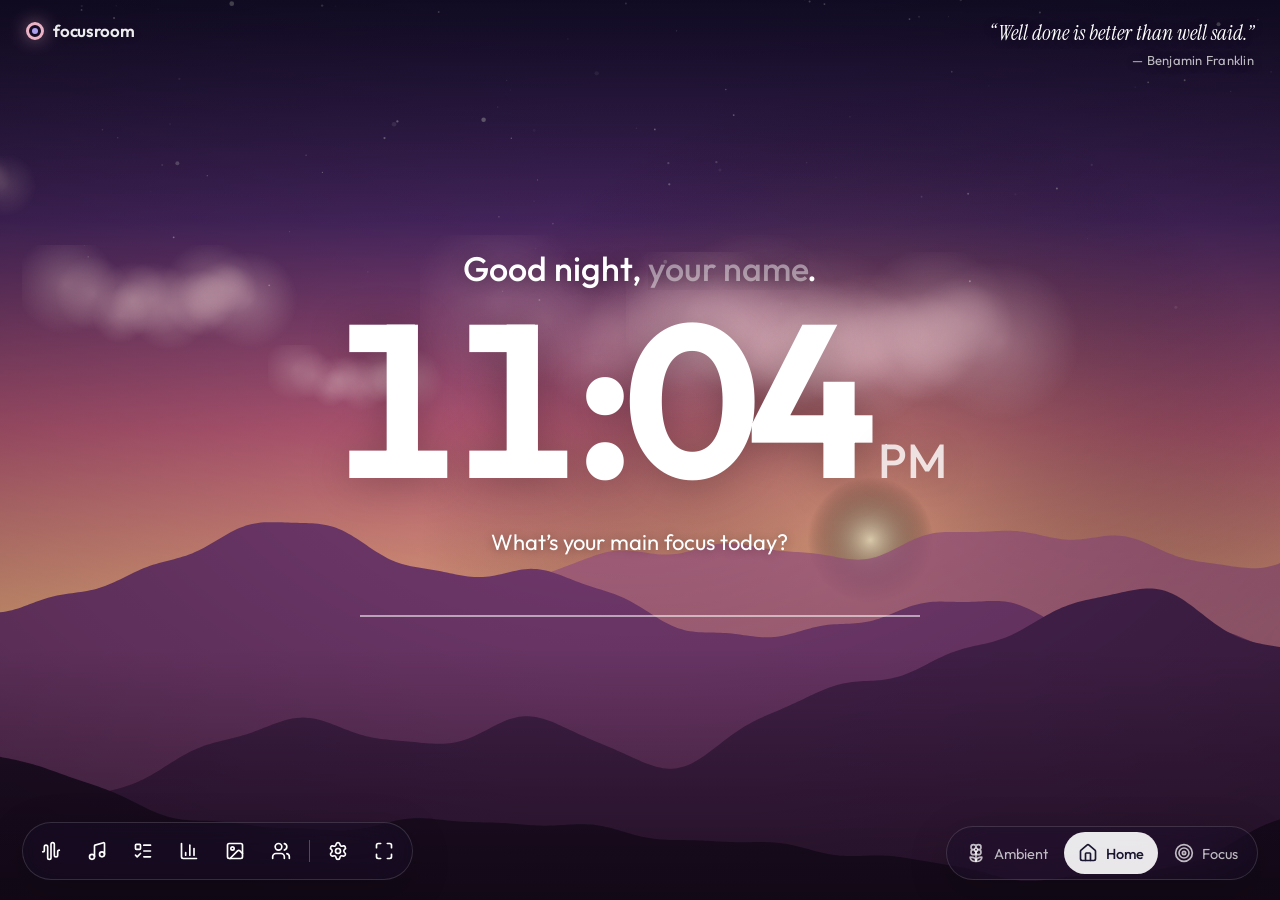
==== index.html @ e3274361 "Seamless video loops, music controls, and focus log synced to your Google account - Curated still-ca" ====
<!doctype html>
<html lang="en">
<head>
  <meta charset="utf-8">
  <meta name="viewport" content="width=device-width, initial-scale=1, viewport-fit=cover">
  <title>focusroom</title>
  <meta name="description" content="A calm, aesthetic focus dashboard: Pomodoro timer, tasks, ambient sounds and animated scenes, with a private study room and voice call for you and up to three friends.">
  <meta http-equiv="Content-Security-Policy" content="default-src 'self'; script-src 'self' https://accounts.google.com/gsi/client; worker-src 'self' blob:; style-src 'self' 'unsafe-inline' https://accounts.google.com/gsi/style; img-src 'self' data: https:; font-src 'self'; connect-src 'self' https://0.peerjs.com wss://0.peerjs.com https://www.googleapis.com https://accounts.google.com/gsi/; frame-src https://www.youtube-nocookie.com https://open.spotify.com https://accounts.google.com/gsi/; media-src 'self' https://assets.mixkit.co; object-src 'none'; base-uri 'none'; form-action 'none'">
  <meta name="theme-color" content="#1c1433">
  <meta property="og:title" content="focusroom — study together">
  <meta property="og:description" content="Aesthetic focus timer with ambient sounds, scenes, tasks and a shared room and voice call for you and your friends.">
  <link rel="icon" href="favicon.svg" type="image/svg+xml">
  <link rel="stylesheet" href="fonts/fonts.css">
  <link rel="stylesheet" href="css/style.css?v=20261116m">
</head>
<body class="mode-home">
  <div id="bg" aria-hidden="true">
    <div id="scene-img"></div>
    <div id="scene-vid"></div>
    <canvas id="scene-canvas"></canvas>
    <canvas id="scene-fx"></canvas>
    <div id="bg-shade"></div>
  </div>
  <div id="floaters" aria-hidden="true"></div>

  <header id="top">
    <div class="brand"><span class="brand-mark"></span><span class="brand-name">focusroom</span></div>
    <button id="friend-chip" class="glass chip" hidden></button>
    <div id="call-bar" class="glass call-bar" role="group" aria-label="Voice call" hidden></div>
    <div id="top-right">
      <blockquote id="quote" class="quote" title="Click to show it big" tabindex="0" role="button">
        <p id="quote-text"></p>
        <cite id="quote-author"></cite>
      </blockquote>
      <button id="mini-timer" class="glass mini-timer" title="Open focus mode">
        <span id="mini-phase">Focus</span><b id="mini-time">25:00</b><span id="mini-eta" class="mini-eta" hidden></span>
      </button>
    </div>
  </header>

  <main id="stage">
    <section id="home-view" class="view" aria-label="Home">
      <p id="greeting" class="greeting"><span id="greet-word">Hello</span>, <input id="greet-name" autocomplete="off" spellcheck="false" maxlength="30" placeholder="your name" aria-label="Your name">.</p>
      <h1 id="clock" class="clock">--:--</h1>
      <div id="main-focus" class="main-focus">
        <label id="mf-label" for="mf-input">What’s your main focus today?</label>
        <input id="mf-input" autocomplete="off" maxlength="140" placeholder="">
        <div id="mf-current" class="mf-current" hidden>
          <button id="mf-check" class="check-btn" title="Mark done"></button>
          <span id="mf-text"></span>
        </div>
      </div>
    </section>

    <section id="focus-view" class="view" aria-label="Focus timer">
      <div id="phase-tabs" class="phase-tabs glass" role="tablist">
        <button data-phase="focus" role="tab">Focus</button>
        <button data-phase="short" role="tab">Short break</button>
        <button data-phase="long" role="tab">Long break</button>
      </div>
      <div id="type-label" class="type-label" hidden></div>
      <div id="timer" class="timer" role="timer" aria-live="off">25:00</div>
      <div id="timer-eta" class="timer-eta" title="When this session will end, by your computer's clock" hidden></div>
      <div id="tally" class="tally" aria-label="Sessions this round"></div>
      <div class="timer-controls">
        <button id="t-reset" class="round glass" title="Reset (R)"></button>
        <button id="t-toggle" class="primary" title="Start / pause (Space)">Start</button>
        <button id="t-skip" class="round glass" title="Skip to next (N)"></button>
      </div>
      <button id="focus-task" class="focus-task glass" title="Open tasks">
        <span class="ft-dot"></span><span id="focus-task-text">Pick a task to focus on</span>
      </button>
      <div id="sync-badge" class="sync-badge" hidden></div>
    </section>
  </main>

  <footer id="bottom">
    <nav id="dock" class="dock glass" aria-label="Tools">
      <button data-panel="sounds" data-icon="audio-waveform" title="Ambient sounds (S)"></button>
      <button data-panel="music" data-icon="music" title="Music (M)"></button>
      <button data-panel="tasks" data-icon="list-todo" title="Tasks (T)"></button>
      <button data-panel="stats" data-icon="chart-column" title="Focus stats"></button>
      <button data-panel="themes" data-icon="image" title="Themes (B)"></button>
      <button data-panel="room" data-icon="users" title="Study room (G)" class="room-btn"><i id="room-dot" class="dot-ind" hidden></i></button>
      <span class="sep"></span>
      <button data-panel="settings" data-icon="settings" title="Settings"></button>
      <button id="fullscreen-btn" data-icon="maximize" title="Full screen (F)"></button>
    </nav>
    <div id="mode-switch" class="mode-switch glass" role="tablist" aria-label="Mode">
      <button data-mode="ambient" data-icon="flower-2" title="Ambient (1)"><span>Ambient</span></button>
      <button data-mode="home" data-icon="house" title="Home (2)"><span>Home</span></button>
      <button data-mode="focus" data-icon="target" title="Focus (3)"><span>Focus</span></button>
    </div>
  </footer>

  <div id="panels">
    <section class="panel glass" id="panel-sounds" aria-label="Sounds"></section>
    <section class="panel glass" id="panel-music" aria-label="Music"></section>
    <section class="panel glass" id="panel-tasks" aria-label="Tasks"></section>
    <section class="panel glass" id="panel-stats" aria-label="Stats"></section>
    <section class="panel glass wide" id="panel-themes" aria-label="Themes"></section>
    <section class="panel glass" id="panel-room" aria-label="Study room"></section>
    <section class="panel glass" id="panel-settings" aria-label="Settings"></section>
  </div>

  <div id="toasts" aria-live="polite"></div>

  <script src="vendor/peerjs.min.js" defer></script>
  <script type="module" src="js/app.js?v=20261116m"></script>
</body>
</html>
---- fonts/fonts.css ----
@font-face{font-family:'Outfit';font-style:normal;font-display:swap;font-weight:100 900;src:url(outfit.woff2) format('woff2')}
@font-face{font-family:'Instrument Serif';font-style:italic;font-display:swap;font-weight:400;src:url(instrument-serif-italic.woff2) format('woff2')}
---- css/style.css ----
:root {
  --fg: #fff;
  --muted: rgba(255, 255, 255, 0.72);
  --faint: rgba(255, 255, 255, 0.45);
  --glass: rgba(22, 18, 38, 0.38);
  --glass-strong: rgba(22, 18, 38, 0.62);
  --line: rgba(255, 255, 255, 0.14);
  --line-strong: rgba(255, 255, 255, 0.26);
  --hover: rgba(255, 255, 255, 0.12);
  --accent: #ffc2d4;
  --accent-2: #b9adff;
  --ok: #8ff0c0;
  --radius: 22px;
  --ease: cubic-bezier(.2, .8, .2, 1);
  --font: 'Outfit', ui-sans-serif, system-ui, -apple-system, 'Segoe UI', sans-serif;
  --serif: 'Instrument Serif', ui-serif, Georgia, serif;
  color-scheme: dark;
}

* { box-sizing: border-box; }
html, body { height: 100%; margin: 0; }
body {
  font-family: var(--font);
  color: var(--fg);
  background: #120e22;
  overflow: hidden;
  -webkit-font-smoothing: antialiased;
  user-select: none;
}
button, input, select, textarea { font: inherit; color: inherit; }
button { cursor: pointer; background: none; border: 0; padding: 0; }
input, textarea, [contenteditable] { user-select: text; }
:focus-visible { outline: 2px solid var(--accent); outline-offset: 2px; }
.ic { width: 20px; height: 20px; flex: none; }
[hidden] { display: none !important; }

.glass {
  background: var(--glass);
  border: 1px solid var(--line);
  backdrop-filter: blur(22px) saturate(1.4);
  -webkit-backdrop-filter: blur(22px) saturate(1.4);
  box-shadow: 0 10px 40px rgba(0, 0, 0, 0.18);
}

/* ---------- background ---------- */
#bg { position: fixed; inset: 0; z-index: 0; }
#scene-canvas, #scene-img, #scene-vid, #scene-fx { position: absolute; inset: 0; width: 100%; height: 100%; opacity: 0; transition: opacity 1.2s var(--ease); }
#scene-img { background: center / cover no-repeat; }
#scene-vid { overflow: hidden; background: #000; isolation: isolate; } /* keep the clips' z-index swaps below the meteors and the shade */
#scene-vid video { position: absolute; inset: 0; width: 100%; height: 100%; object-fit: cover; opacity: 0; transition: opacity 1s linear; pointer-events: none; }
#scene-vid video.on { opacity: 1; }
#scene-fx { pointer-events: none; }
#scene-canvas.show, #scene-img.show, #scene-vid.show, #scene-fx.show { opacity: 1; }
#bg-shade {
  position: absolute; inset: 0; pointer-events: none;
  background:
    radial-gradient(ellipse 70% 60% at 50% 45%, rgba(0, 0, 0, 0.05), rgba(0, 0, 0, 0.32)),
    linear-gradient(to bottom, rgba(0, 0, 0, 0.28), transparent 26%, transparent 72%, rgba(0, 0, 0, 0.38));
}
body.tone-light #bg-shade { background: radial-gradient(ellipse 70% 60% at 50% 45%, rgba(0, 0, 0, 0.14), rgba(0, 0, 0, 0.32)), linear-gradient(to bottom, rgba(0, 0, 0, .3), transparent 30%, transparent 70%, rgba(0, 0, 0, .4)); }
body.photo #bg-shade { background: radial-gradient(ellipse 70% 60% at 50% 45%, rgba(0, 0, 0, 0.18), rgba(0, 0, 0, 0.45)), linear-gradient(to bottom, rgba(0, 0, 0, .35), transparent 30%, transparent 70%, rgba(0, 0, 0, .45)); }
body.photo.tone-light #bg-shade { background: radial-gradient(ellipse 70% 60% at 50% 45%, rgba(0, 0, 0, 0.34), rgba(0, 0, 0, 0.55)), linear-gradient(to bottom, rgba(0, 0, 0, .4), transparent 30%, transparent 70%, rgba(0, 0, 0, .5)); }

/* ---------- top bar ---------- */
#top {
  position: fixed; z-index: 5; top: 0; left: 0; right: 0;
  display: flex; align-items: flex-start; justify-content: space-between; gap: 16px;
  padding: max(20px, env(safe-area-inset-top)) 26px 0;
  pointer-events: none;
}
#top > * { pointer-events: auto; }
.brand { display: flex; align-items: center; gap: 9px; font-weight: 600; letter-spacing: -0.01em; font-size: 17px; opacity: .92; text-shadow: 0 1px 8px rgba(0,0,0,.25); }
.brand-mark { width: 18px; height: 18px; border-radius: 50%; border: 3.5px solid var(--accent); box-shadow: inset 0 0 0 3px transparent, 0 0 18px rgba(255, 194, 212, .5); position: relative; }
.brand-mark::after { content: ''; position: absolute; inset: 3px; border-radius: 50%; background: var(--accent-2); }

#top-right { display: flex; flex-direction: column; align-items: flex-end; gap: 12px; max-width: min(420px, 42vw); }
.quote { margin: 0; text-align: right; cursor: pointer; text-shadow: 0 1px 10px rgba(0,0,0,.35); transition: opacity .4s; }
.quote p { margin: 0; font-family: var(--serif); font-style: italic; font-size: 21px; line-height: 1.25; }
.quote cite { display: block; margin-top: 6px; font-style: normal; font-size: 13px; color: var(--muted); letter-spacing: .02em; }
.quote cite::before { content: '— '; }

.mini-timer { display: none; align-items: baseline; gap: 10px; padding: 9px 16px; border-radius: 999px; font-size: 14px; color: var(--muted); }
.mini-timer b { font-size: 20px; color: var(--fg); font-weight: 600; font-variant-numeric: tabular-nums; }

.chip {
  position: absolute; left: 50%; transform: translateX(-50%); top: max(16px, env(safe-area-inset-top));
  display: flex; align-items: center; gap: 10px; padding: 6px 16px 6px 6px; border-radius: 999px; font-size: 14px; white-space: nowrap;
}
.chip .muted { color: var(--muted); }
.chip .live { width: 7px; height: 7px; border-radius: 50%; background: var(--ok); box-shadow: 0 0 8px var(--ok); }

.avatar { width: 34px; height: 34px; border-radius: 50%; display: grid; place-items: center; font-weight: 600; font-size: 15px; background: var(--c, #9b8cff); color: #1a1530; flex: none; }
.avatar.sm { width: 28px; height: 28px; font-size: 13px; }
.avatar.lg { width: 46px; height: 46px; font-size: 19px; }

/* ---------- center stage ---------- */
#stage { position: fixed; inset: 0; z-index: 2; display: grid; place-items: center; pointer-events: none; }
.view {
  grid-area: 1 / 1; display: flex; flex-direction: column; align-items: center; text-align: center;
  opacity: 0; transform: translateY(14px) scale(.985); visibility: hidden;
  transition: opacity .6s var(--ease), transform .6s var(--ease), visibility .6s;
  padding: 0 20px; margin-top: -4vh;
}
.view.show { opacity: 1; transform: none; visibility: visible; pointer-events: auto; }

.greeting { margin: 0 0 4px; font-size: clamp(22px, 3vw, 34px); font-weight: 500; text-shadow: 0 2px 16px rgba(0,0,0,.3); }
#greet-name { font: inherit; color: inherit; background: none; border: 0; border-bottom: 1px dashed transparent; padding: 0; margin: 0; outline: none; field-sizing: content; min-width: 2ch; text-shadow: inherit; margin-right: -.08em; }
#greet-name:hover, #greet-name:focus { border-bottom-color: var(--faint); }
#greet-name::placeholder { color: var(--faint); }

.clock, .timer {
  margin: 0; font-weight: 650; line-height: .95; letter-spacing: -0.035em;
  font-size: clamp(96px, 17vw, 236px); font-variant-numeric: tabular-nums;
  text-shadow: 0 4px 40px rgba(0, 0, 0, .25);
}
.clock .ampm { font-size: .22em; font-weight: 500; letter-spacing: 0; margin-left: .2em; opacity: .8; }
.clock .sec { font-size: .3em; font-weight: 500; opacity: .7; letter-spacing: 0; margin-left: .15em; }

.main-focus { margin-top: 26px; display: flex; flex-direction: column; align-items: center; gap: 12px; width: min(560px, 90vw); }
.main-focus label { font-size: clamp(17px, 1.8vw, 22px); color: var(--fg); text-shadow: 0 1px 10px rgba(0,0,0,.3); }
#mf-input {
  width: 100%; background: transparent; border: 0; border-bottom: 2px solid rgba(255,255,255,.55);
  text-align: center; font-size: clamp(20px, 2.2vw, 28px); padding: 6px 4px; outline: none; transition: border-color .2s;
}
#mf-input:focus { border-bottom-color: #fff; }
.mf-current { display: flex; align-items: center; gap: 14px; font-size: clamp(20px, 2.2vw, 28px); font-weight: 500; text-shadow: 0 1px 10px rgba(0,0,0,.3); }
.check-btn { width: 26px; height: 26px; border-radius: 50%; border: 2px solid #fff; flex: none; display: grid; place-items: center; transition: background .2s, transform .2s; }
.check-btn:hover { background: rgba(255,255,255,.2); transform: scale(1.06); }
.check-btn .ic { width: 15px; height: 15px; opacity: 0; transition: opacity .2s; }
.check-btn:hover .ic { opacity: 1; }

/* focus view */
.phase-tabs { display: flex; gap: 4px; padding: 5px; border-radius: 999px; margin-bottom: 10px; }
.phase-tabs button { padding: 8px 18px; border-radius: 999px; font-size: 15px; color: var(--muted); transition: background .25s, color .25s; }
.phase-tabs button:hover { color: var(--fg); }
.phase-tabs button.active { background: rgba(255,255,255,.9); color: #1a1530; font-weight: 500; }
.type-label { font-size: 18px; color: var(--muted); margin-bottom: 6px; }
.timer-eta { min-height: 1.4em; margin-top: 2px; font-size: clamp(15px, 1.5vw, 19px); color: rgba(255,255,255,.85); letter-spacing: .02em; font-variant-numeric: tabular-nums; text-shadow: 0 1px 10px rgba(0,0,0,.55); }
.timer-eta[hidden] { display: block; visibility: hidden; } /* keep its row so the controls don't jump on start */
.mini-eta { font-size: 13px; font-variant-numeric: tabular-nums; }
.tally { display: flex; gap: 8px; margin: 10px 0 4px; min-height: 18px; font-size: 15px; }
.tally span { opacity: .3; transition: opacity .3s, transform .3s; }
.tally span.on { opacity: 1; transform: scale(1.1); }
.timer-controls { display: flex; align-items: center; gap: 16px; margin-top: 18px; }
.primary {
  min-width: 150px; padding: 15px 34px; border-radius: 999px; background: #fff; color: #1a1530;
  font-size: 19px; font-weight: 600; letter-spacing: .01em; box-shadow: 0 8px 30px rgba(0,0,0,.2);
  transition: transform .15s, box-shadow .2s;
}
.primary:hover { transform: translateY(-1px); box-shadow: 0 12px 34px rgba(0,0,0,.28); }
.primary:active { transform: scale(.98); }
.round { width: 50px; height: 50px; border-radius: 50%; display: grid; place-items: center; transition: background .2s; }
.round:hover { background: var(--hover); }
.focus-task { margin-top: 28px; display: flex; align-items: center; gap: 10px; padding: 10px 20px; border-radius: 999px; font-size: 16px; max-width: min(520px, 88vw); }
.focus-task span:last-child { overflow: hidden; text-overflow: ellipsis; white-space: nowrap; }
.ft-dot { width: 8px; height: 8px; border-radius: 50%; background: var(--accent); flex: none; box-shadow: 0 0 10px var(--accent); }
.sync-badge { margin-top: 14px; display: flex; align-items: center; gap: 8px; font-size: 14px; color: var(--muted); }
.sync-badge .ic { width: 16px; height: 16px; }

/* modes */
body.mode-home #home-view, body.mode-focus #focus-view { /* toggled by JS too */ }
body.mode-ambient .quote, body.mode-ambient .brand { opacity: 0; pointer-events: none; }
body.mode-ambient .mini-timer, body.show-mini .mini-timer { display: flex; }
body.mode-focus .quote p { font-size: 18px; }

/* ---------- bottom bar ---------- */
#bottom {
  position: fixed; z-index: 6; left: 0; right: 0; bottom: 0;
  display: flex; align-items: flex-end; justify-content: space-between; gap: 12px;
  padding: 0 22px max(20px, env(safe-area-inset-bottom));
  pointer-events: none; transition: opacity .6s var(--ease);
}
#bottom > * { pointer-events: auto; }
.dock { display: flex; align-items: center; gap: 2px; padding: 6px; border-radius: 999px; }
.dock button { position: relative; width: 44px; height: 44px; border-radius: 50%; display: grid; place-items: center; color: var(--fg); transition: background .2s, transform .15s; }
.dock button:hover { background: var(--hover); }
.dock button.active { background: rgba(255,255,255,.88); color: #1a1530; }
.dock .sep { width: 1px; height: 22px; background: var(--line-strong); margin: 0 4px; }
.dot-ind { position: absolute; top: 8px; right: 8px; width: 9px; height: 9px; border-radius: 50%; background: var(--ok); box-shadow: 0 0 0 2px rgba(20,16,36,.8); }
.dot-ind.unread { background: #ff7a9c; }

.mode-switch { display: flex; gap: 2px; padding: 5px; border-radius: 999px; }
.mode-switch button { display: flex; align-items: center; gap: 8px; height: 42px; padding: 0 14px; border-radius: 999px; color: var(--muted); transition: background .25s, color .25s, padding .25s; }
.mode-switch button span { font-size: 14.5px; }
.mode-switch button:hover { color: var(--fg); }
.mode-switch button.active { background: rgba(255,255,255,.9); color: #1a1530; font-weight: 500; }

body.idle #bottom, body.idle .brand, body.idle .chip { opacity: 0; }
body.idle { cursor: none; }

/* ---------- panels ---------- */
#panels { position: fixed; z-index: 7; inset: 0; pointer-events: none; }
.panel {
  position: absolute; left: 22px; bottom: 92px; width: min(388px, calc(100vw - 32px));
  max-height: calc(100vh - 150px); overflow: auto; overscroll-behavior: contain;
  border-radius: var(--radius); padding: 18px 18px 20px;
  background: var(--glass-strong);
  opacity: 0; visibility: hidden; transform: translateY(14px) scale(.98); transform-origin: bottom left;
  transition: opacity .3s var(--ease), transform .35s var(--ease), visibility .35s;
  scrollbar-width: thin; scrollbar-color: rgba(255,255,255,.25) transparent;
}
.panel.wide { width: min(560px, calc(100vw - 32px)); }
.panel.open { opacity: 1; visibility: visible; transform: none; pointer-events: auto; }
.panel-head { display: flex; align-items: center; justify-content: space-between; margin-bottom: 14px; }
.panel-head h2 { margin: 0; font-size: 19px; font-weight: 600; letter-spacing: -.01em; }
.panel-head .x { width: 32px; height: 32px; border-radius: 50%; display: grid; place-items: center; color: var(--muted); }
.panel-head .x:hover { background: var(--hover); color: var(--fg); }
.panel h3 { font-size: 12.5px; font-weight: 600; letter-spacing: .08em; text-transform: uppercase; color: var(--faint); margin: 18px 0 10px; }
.panel h3:first-of-type { margin-top: 4px; }
.panel p.note { font-size: 13.5px; color: var(--muted); line-height: 1.45; margin: 8px 0; }
.panel .row { display: flex; align-items: center; gap: 10px; }
.panel .row.between { justify-content: space-between; }
.panel .stack { display: flex; flex-direction: column; gap: 10px; }

.btn { display: inline-flex; align-items: center; justify-content: center; gap: 8px; padding: 9px 16px; border-radius: 12px; background: rgba(255,255,255,.1); border: 1px solid var(--line); font-size: 14.5px; transition: background .2s, transform .1s; white-space: nowrap; }
.btn:hover { background: rgba(255,255,255,.18); }
.btn:active { transform: scale(.98); }
.btn.solid { background: #fff; color: #1a1530; border-color: #fff; font-weight: 600; }
.btn.solid:hover { background: #f1eefc; }
.btn.danger { color: #ffb3c1; }
.btn.small { padding: 6px 11px; font-size: 13px; border-radius: 10px; }
.btn .ic { width: 17px; height: 17px; }
.icon-btn { width: 32px; height: 32px; border-radius: 9px; display: grid; place-items: center; color: var(--muted); flex: none; }
.icon-btn:hover { background: var(--hover); color: var(--fg); }
.icon-btn .ic { width: 17px; height: 17px; }

.field { width: 100%; background: rgba(255,255,255,.08); border: 1px solid var(--line); border-radius: 12px; padding: 10px 12px; font-size: 15px; outline: none; transition: border-color .2s, background .2s; }
.field:focus { border-color: var(--line-strong); background: rgba(255,255,255,.12); }
.field::placeholder { color: var(--faint); }
select.field { appearance: none; background-image: linear-gradient(45deg, transparent 50%, #fff 50%), linear-gradient(135deg, #fff 50%, transparent 50%); background-position: calc(100% - 18px) 50%, calc(100% - 13px) 50%; background-size: 5px 5px; background-repeat: no-repeat; padding-right: 32px; }
select.field option { background: #241d3c; color: #fff; }

input[type=range] { -webkit-appearance: none; appearance: none; width: 100%; height: 22px; background: transparent; cursor: pointer; }
input[type=range]::-webkit-slider-runnable-track { height: 4px; border-radius: 4px; background: linear-gradient(to right, #fff var(--p, 50%), rgba(255,255,255,.22) var(--p, 50%)); }
input[type=range]::-moz-range-track { height: 4px; border-radius: 4px; background: linear-gradient(to right, #fff var(--p, 50%), rgba(255,255,255,.22) var(--p, 50%)); }
input[type=range]::-webkit-slider-thumb { -webkit-appearance: none; width: 14px; height: 14px; border-radius: 50%; background: #fff; margin-top: -5px; box-shadow: 0 1px 6px rgba(0,0,0,.3); }
input[type=range]::-moz-range-thumb { width: 14px; height: 14px; border: 0; border-radius: 50%; background: #fff; }

.toggle { position: relative; display: inline-block; vertical-align: middle; width: 40px; height: 24px; flex: none; }
.toggle input { position: absolute; opacity: 0; inset: 0; margin: 0; cursor: pointer; z-index: 1; }
.toggle i { position: absolute; inset: 0; border-radius: 999px; background: rgba(255,255,255,.2); transition: background .2s; }
.toggle i::after { content: ''; position: absolute; top: 3px; left: 3px; width: 18px; height: 18px; border-radius: 50%; background: #fff; transition: transform .2s var(--ease); }
.toggle input:checked + i { background: #8b7cf6; }
.toggle input:checked + i::after { transform: translateX(16px); }

.set-row { display: flex; align-items: center; justify-content: space-between; gap: 14px; padding: 9px 0; font-size: 15px; }
.set-row + .set-row { border-top: 1px solid rgba(255,255,255,.07); }
.set-row label { color: var(--fg); }
.set-row .sub { display: block; font-size: 12.5px; color: var(--faint); margin-top: 2px; }
.set-row .field { width: auto; min-width: 0; }
.set-row input[type=number].field { width: 76px; text-align: center; padding: 8px; }
.grid-3 { display: grid; grid-template-columns: repeat(3, 1fr); gap: 10px; }
.grid-3 label { display: flex; flex-direction: column; gap: 6px; font-size: 13px; color: var(--muted); }
.grid-3 .field { text-align: center; }

/* chips */
.chips { display: flex; flex-wrap: wrap; gap: 7px; }
.chips button { padding: 7px 12px; border-radius: 999px; border: 1px solid var(--line); background: rgba(255,255,255,.06); font-size: 13.5px; color: var(--muted); transition: all .2s; }
.chips button:hover { color: var(--fg); background: rgba(255,255,255,.12); }
.chips button.on { background: #fff; color: #1a1530; border-color: #fff; }

/* sounds */
.sound-grid { display: grid; grid-template-columns: repeat(2, 1fr); gap: 8px; }
.sound { border-radius: 14px; padding: 10px 12px; border: 1px solid var(--line); background: rgba(255,255,255,.05); text-align: left; transition: background .2s, border-color .2s; display: flex; flex-direction: column; gap: 6px; }
.sound .top { display: flex; align-items: center; gap: 10px; font-size: 14px; }
.sound .top .ic { width: 18px; height: 18px; opacity: .85; }
.sound:hover { background: rgba(255,255,255,.1); }
.sound.on { background: rgba(255,255,255,.18); border-color: rgba(255,255,255,.4); }
.sound input[type=range] { display: none; height: 16px; }
.sound.on input[type=range] { display: block; }

/* tasks */
.task-add { display: flex; gap: 8px; margin-bottom: 12px; }
.task-add .field { flex: 1; }
.task-add select.field { flex: none; width: 74px; padding-right: 22px; background-position: calc(100% - 13px) 50%, calc(100% - 8px) 50%; }
.task-list { list-style: none; margin: 0; padding: 0; display: flex; flex-direction: column; gap: 6px; }
.task { display: flex; align-items: center; gap: 8px; padding: 9px 8px 9px 4px; border-radius: 13px; background: rgba(255,255,255,.05); border: 1px solid transparent; transition: background .2s, opacity .2s; }
.task:hover { background: rgba(255,255,255,.09); }
.task.current { border-color: rgba(255,194,212,.45); background: rgba(255,194,212,.1); }
.task.done .t-text { text-decoration: line-through; color: var(--faint); }
.task.dragging { opacity: .4; }
.task.drop-above { box-shadow: 0 -2px 0 var(--accent); }
.task .grip { cursor: grab; color: var(--faint); display: grid; place-items: center; width: 20px; }
.task .grip .ic { width: 15px; height: 15px; }
.task .tick { width: 22px; height: 22px; border-radius: 50%; border: 2px solid rgba(255,255,255,.7); flex: none; display: grid; place-items: center; }
.task .tick .ic { width: 13px; height: 13px; opacity: 0; }
.task.done .tick { background: var(--ok); border-color: var(--ok); color: #13301f; }
.task.done .tick .ic, .task .tick:hover .ic { opacity: 1; }
.task .t-text { flex: 1; font-size: 15px; line-height: 1.3; word-break: break-word; outline: none; }
.task .t-meta { font-size: 12.5px; color: var(--muted); display: flex; align-items: center; gap: 4px; flex: none; }
.task .t-meta .ic { width: 13px; height: 13px; }
.task .now { font-size: 11px; font-weight: 600; text-transform: uppercase; letter-spacing: .06em; color: #1a1530; background: var(--accent); border-radius: 6px; padding: 2px 6px; flex: none; }
.task .del { opacity: 0; }
.task:hover .del { opacity: 1; }
.empty { text-align: center; color: var(--muted); font-size: 14px; padding: 18px 8px; }

/* stats */
.stat-tiles { display: grid; grid-template-columns: repeat(2, 1fr); gap: 8px; }
.tile { border-radius: 14px; padding: 12px 14px; background: rgba(255,255,255,.07); border: 1px solid var(--line); }
.tile b { display: block; font-size: 24px; font-weight: 600; letter-spacing: -.02em; }
.tile span { font-size: 12.5px; color: var(--muted); }
.bars { display: grid; grid-template-columns: repeat(7, 1fr); gap: 8px; align-items: end; height: 130px; padding-top: 18px; }
.bar { display: flex; flex-direction: column; align-items: center; gap: 6px; height: 100%; justify-content: flex-end; }
.bar i { width: 100%; max-width: 30px; border-radius: 8px 8px 4px 4px; background: linear-gradient(to top, rgba(185,173,255,.7), rgba(255,194,212,.95)); min-height: 3px; position: relative; transition: height .5s var(--ease); }
.bar i[data-v]::before { content: attr(data-v); position: absolute; top: -17px; left: 50%; transform: translateX(-50%); font-size: 10.5px; color: var(--muted); font-style: normal; white-space: nowrap; }
.bar span { font-size: 12px; color: var(--muted); }
.bar.today span { color: var(--fg); font-weight: 600; }
.log-list { list-style: none; padding: 0; margin: 0; font-size: 14px; }
.log-list li { display: flex; justify-content: space-between; gap: 10px; padding: 7px 0; border-bottom: 1px solid rgba(255,255,255,.07); color: var(--muted); }
.log-list li b { color: var(--fg); font-weight: 500; }
.stats-sync { display: flex; align-items: center; justify-content: space-between; gap: 10px; flex-wrap: wrap; margin: -2px 0 14px; padding: 9px 11px; border-radius: 12px; background: rgba(255,255,255,.05); border: 1px solid rgba(255,255,255,.08); }
.stats-sync:empty { display: none; }
.stats-sync .row { gap: 6px; }
.sync-line { display: flex; align-items: center; gap: 7px; flex-wrap: wrap; margin: 0; font-size: 13px; color: var(--muted); min-width: 0; }
.sync-line .ic { width: 16px; height: 16px; flex: none; }
.sync-line .who { color: var(--fg); font-weight: 500; overflow-wrap: anywhere; }
.sync-line .sub { flex-basis: 100%; padding-left: 23px; font-size: 12.5px; }
.sync-line.err .sub { color: #ffb3c1; }

/* themes */
.theme-grid { display: grid; grid-template-columns: repeat(3, 1fr); gap: 10px; }
.theme { position: relative; border-radius: 14px; overflow: hidden; aspect-ratio: 16 / 10; background: #241d3c center / cover; border: 2px solid transparent; transition: transform .2s, border-color .2s; }
.theme:hover { transform: translateY(-2px); }
.theme.on { border-color: #fff; }
.theme span { position: absolute; left: 0; right: 0; bottom: 0; padding: 14px 8px 6px; font-size: 12px; text-align: left; background: linear-gradient(transparent, rgba(0,0,0,.6)); }
.theme .rm { position: absolute; top: 4px; right: 4px; width: 24px; height: 24px; border-radius: 50%; background: rgba(0,0,0,.5); display: none; place-items: center; }
.theme:hover .rm { display: grid; }
.theme .rm .ic { width: 13px; height: 13px; }

/* music */
.music-list { display: flex; flex-direction: column; gap: 6px; }
.music-item { display: flex; align-items: center; gap: 12px; padding: 10px 12px; border-radius: 13px; background: rgba(255,255,255,.05); border: 1px solid transparent; text-align: left; }
.music-item:hover { background: rgba(255,255,255,.1); }
.music-item.on { border-color: rgba(255,255,255,.4); background: rgba(255,255,255,.14); }
.music-item .src { font-size: 11.5px; color: var(--faint); text-transform: uppercase; letter-spacing: .06em; }
.music-item .ic { opacity: .8; }
.player { margin-top: 12px; border-radius: 14px; overflow: hidden; background: rgba(0,0,0,.25); }
.player iframe { display: block; width: 100%; border: 0; }
.music-ctl { display: flex; flex-wrap: wrap; align-items: center; gap: 6px; margin-bottom: 12px; padding: 8px 10px; border-radius: 14px; background: rgba(255,255,255,.06); }
.music-ctl[hidden] { display: none; }
.music-ctl .icon-btn { width: 36px; height: 36px; border-radius: 50%; }
.music-ctl .icon-btn .ic { width: 18px; height: 18px; }
.music-ctl .icon-btn.on { color: #fff; background: rgba(255,255,255,.16); }
.mc-play { width: 44px; height: 44px; border-radius: 50%; display: grid; place-items: center; background: #fff; color: #1a1530; flex: none; transition: transform .1s; }
.mc-play:active { transform: scale(.94); }
.mc-play .ic { width: 19px; height: 19px; fill: currentColor; }
.mc-vol { display: flex; align-items: center; gap: 4px; flex: 1 1 120px; min-width: 110px; margin-left: 4px; }
.mc-vol[hidden] { display: none; }
.mc-note { flex: 1 1 200px; margin: 0 0 0 6px; font-size: 12px; }

/* room */
.room-hero { text-align: center; padding: 6px 4px 10px; }
.room-hero .emoji { font-size: 34px; }
.room-hero h4 { margin: 8px 0 6px; font-size: 18px; font-weight: 600; }
.room-code { display: flex; align-items: center; gap: 10px; padding: 10px 12px; border-radius: 14px; background: rgba(255,255,255,.07); border: 1px dashed var(--line-strong); }
.room-code code { flex: 1; font-family: ui-monospace, 'SF Mono', Menlo, monospace; font-size: 16px; letter-spacing: .12em; }
.room-status { display: flex; align-items: center; gap: 8px; font-size: 14px; color: var(--muted); margin: 12px 2px; }
.room-status .pulse { width: 8px; height: 8px; border-radius: 50%; background: #ffd27a; animation: pulse 1.4s infinite; }
.room-status.ok .pulse { background: var(--ok); animation: none; box-shadow: 0 0 8px var(--ok); }
.room-status.bad .pulse { background: #ff7a9c; animation: none; }
@keyframes pulse { 50% { opacity: .3; } }
.friend-card { display: flex; gap: 12px; padding: 12px; border-radius: 16px; background: rgba(255,255,255,.08); border: 1px solid var(--line); }
.friend-card .who { flex: 1; min-width: 0; }
.friend-card .name { font-weight: 600; font-size: 16px; }
.friend-card .what { font-size: 13.5px; color: var(--muted); margin-top: 2px; }
.friend-card .task-line { font-size: 13.5px; margin-top: 6px; overflow: hidden; text-overflow: ellipsis; white-space: nowrap; }
.friend-card .task-line em { color: var(--faint); font-style: normal; }
.friend-card .ftime { font-size: 22px; font-weight: 600; font-variant-numeric: tabular-nums; align-self: center; }
.friend-card.offline { opacity: .55; }
.reacts { display: flex; justify-content: space-between; gap: 4px; margin-top: 10px; }
.reacts button { flex: 1; height: 40px; border-radius: 12px; font-size: 20px; background: rgba(255,255,255,.06); transition: transform .15s, background .2s; }
.reacts button:hover { background: rgba(255,255,255,.14); transform: translateY(-2px); }
.chat { margin-top: 12px; border-radius: 14px; background: rgba(0,0,0,.18); border: 1px solid var(--line); }
.chat-log { height: 170px; overflow-y: auto; padding: 10px; display: flex; flex-direction: column; gap: 6px; font-size: 14px; scrollbar-width: thin; }
.chat-log .msg { max-width: 82%; padding: 7px 11px; border-radius: 14px; line-height: 1.35; word-wrap: break-word; user-select: text; }
.chat-log .msg.me { align-self: flex-end; background: rgba(185,173,255,.45); border-bottom-right-radius: 4px; }
.chat-log .msg.them { align-self: flex-start; background: rgba(255,255,255,.14); border-bottom-left-radius: 4px; }
.chat-log .sys { align-self: center; font-size: 12px; color: var(--faint); }
.chat-form { display: flex; gap: 6px; padding: 8px; border-top: 1px solid var(--line); }
.chat-form .field { padding: 8px 12px; border-radius: 10px; }

/* toasts & floaters */
#toasts { position: fixed; z-index: 9; bottom: calc(96px + env(safe-area-inset-bottom)); left: 50%; transform: translateX(-50%); display: flex; flex-direction: column; align-items: center; gap: 8px; pointer-events: none; width: max-content; max-width: 92vw; }
.toast { pointer-events: auto; display: flex; align-items: center; gap: 12px; padding: 11px 16px; border-radius: 14px; font-size: 14.5px; background: rgba(28,22,48,.82); border: 1px solid var(--line); backdrop-filter: blur(18px); -webkit-backdrop-filter: blur(18px); box-shadow: 0 12px 34px rgba(0,0,0,.3); animation: toastIn .35s var(--ease); max-width: 90vw; }
.toast.out { animation: toastOut .3s var(--ease) forwards; }
.toast .btn { padding: 5px 11px; font-size: 13px; }
@keyframes toastIn { from { opacity: 0; transform: translateY(10px) scale(.98); } }
@keyframes toastOut { to { opacity: 0; transform: translateY(8px); } }
#floaters { position: fixed; inset: 0; z-index: 8; pointer-events: none; overflow: hidden; }
.floater { position: absolute; bottom: -60px; font-size: 44px; animation: floatUp 3.2s cubic-bezier(.3,.6,.4,1) forwards; filter: drop-shadow(0 6px 14px rgba(0,0,0,.3)); }
@keyframes floatUp {
  0% { transform: translate(0, 0) scale(.6); opacity: 0; }
  12% { opacity: 1; transform: translate(0, -12vh) scale(1.05); }
  100% { transform: translate(var(--dx, 0), -78vh) scale(.9); opacity: 0; }
}

/* ---------- responsive ---------- */
@media (max-width: 760px) {
  #top { padding: max(14px, env(safe-area-inset-top)) 16px 0; }
  #top-right { max-width: 60vw; }
  .quote p { font-size: 16px; }
  .chip { top: auto; bottom: calc(132px + env(safe-area-inset-bottom)); max-width: 92vw; overflow: hidden; }
  #bottom { flex-direction: column-reverse; align-items: center; padding: 0 8px max(10px, env(safe-area-inset-bottom)); gap: 8px; }
  .dock { max-width: calc(100vw - 16px); overflow-x: auto; scrollbar-width: none; }
  .dock button { width: 39px; height: 39px; flex: none; }
  .dock .sep { display: none; }
  .mode-switch button { height: 34px; padding: 0 12px; }
  .mode-switch button span { font-size: 13.5px; }
  .panel, .panel.wide { left: 8px; right: 8px; width: auto; bottom: calc(118px + env(safe-area-inset-bottom)); max-height: calc(100dvh - 190px); }
  #toasts { bottom: auto; top: calc(64px + env(safe-area-inset-top)); flex-direction: column; }
  .view { margin-top: -10vh; }
  .theme-grid { grid-template-columns: repeat(2, 1fr); }
  .phase-tabs button { padding: 7px 12px; font-size: 14px; }
}
@media (max-height: 560px) {
  .clock, .timer { font-size: clamp(72px, 22vh, 160px); }
  .main-focus { margin-top: 12px; }
  .focus-task { margin-top: 14px; }
}
@media (prefers-reduced-motion: reduce) {
  *, *::before, *::after { transition-duration: .01ms !important; animation-duration: .01ms !important; }
}

/* the huge clock/timer glyphs overflow their line box — keep interactive rows above them */
.greeting, .main-focus, .phase-tabs, .timer-controls, .focus-task, .tally, .timer-eta, .type-label { position: relative; z-index: 1; }
.clock, .timer { position: relative; z-index: 0; pointer-events: none; }

/* medium widths: keep the friend chip clear of the quote */
@media (min-width: 761px) and (max-width: 1180px) {
  .chip { left: 26px; transform: none; top: calc(max(20px, env(safe-area-inset-top)) + 34px); }
}

/* ---------- secure rooms ---------- */
.sec-list { list-style: none; margin: 4px 0 14px; padding: 0; display: flex; flex-direction: column; gap: 8px; font-size: 13.5px; color: var(--muted); }
.sec-list li { display: flex; gap: 8px; align-items: flex-start; line-height: 1.4; }
.sec-list li .ic { width: 16px; height: 16px; color: var(--ok); margin-top: 2px; }
.sec-list b { color: var(--fg); font-weight: 600; }
.e2e-line { display: flex; gap: 7px; align-items: flex-start; font-size: 12.5px; color: var(--muted); margin: 10px 2px 0; line-height: 1.4; }
.e2e-line .ic { width: 14px; height: 14px; color: var(--ok); margin-top: 1px; flex: none; }
.gsi-slot { display: flex; justify-content: center; min-height: 44px; margin-top: 8px; }
.friend-card .name { display: flex; align-items: center; gap: 6px; }
.friend-card .verified .ic { width: 16px; height: 16px; color: var(--ok); }
.friend-card .email { font-size: 12.5px; color: var(--faint); margin-top: 1px; overflow: hidden; text-overflow: ellipsis; }
.avatar { overflow: hidden; }
.avatar img { width: 100%; height: 100%; object-fit: cover; display: block; }
.btn:disabled { opacity: .45; cursor: not-allowed; }
#lock-state { display: flex; flex-wrap: wrap; align-items: center; gap: 8px; margin: 0 0 8px; font-size: 13.5px; color: var(--muted); }
.note.hint { background: rgba(255, 210, 122, .1); border: 1px solid rgba(255, 210, 122, .3); border-radius: 12px; padding: 9px 11px; color: #ffe2a8; }

/* ---------- group rooms & voice ---------- */
.friend-list { display: flex; flex-direction: column; gap: 8px; }
.friend-card .vslot { display: inline-flex; align-items: center; gap: 6px; margin-left: 2px; }
.friend-card .vlink { font-size: 11.5px; font-weight: 400; color: var(--faint); }
.friend-card .vol { display: flex; align-items: center; gap: 8px; margin-top: 8px; color: var(--muted); }
.friend-card .vol[hidden] { display: none; }
.friend-card .vol .ic { width: 15px; height: 15px; }
.friend-card .vol input { flex: 1; min-width: 0; }
.vbadge { display: inline-grid; place-items: center; width: 20px; height: 20px; border-radius: 50%; background: rgba(143, 240, 192, .18); color: var(--ok); }
.vbadge .ic { width: 12px; height: 12px; }
.vbadge.off { background: rgba(255, 122, 156, .18); color: #ff9db5; }

/* speaking ring */
.vav { position: relative; border-radius: 50%; flex: none; align-self: flex-start; }
.vav::after { content: ''; position: absolute; inset: -3px; border-radius: 50%; border: 2.5px solid var(--ok); opacity: 0; transform: scale(.92); transition: opacity .15s, transform .15s; pointer-events: none; }
.vav.speaking::after { opacity: 1; transform: none; box-shadow: 0 0 12px rgba(143, 240, 192, .55); }

.voice-box { margin: 4px 0 12px; padding: 12px; border-radius: 16px; background: rgba(143, 240, 192, .07); border: 1px solid rgba(143, 240, 192, .22); font-size: 14px; }
.voice-box[hidden] { display: none; }
.voice-box .muted { color: var(--muted); font-size: 13px; }
.voice-box .note { margin: 10px 0 0; font-size: 12.5px; }
.vhead { display: flex; align-items: center; gap: 7px; margin-bottom: 10px; }
.vlive { width: 8px; height: 8px; border-radius: 50%; background: var(--ok); box-shadow: 0 0 8px var(--ok); }
.vrow { display: flex; align-items: center; justify-content: space-between; gap: 10px; }
.vavs { display: flex; gap: 7px; flex-wrap: wrap; min-width: 0; }
.vctl { display: flex; gap: 6px; }
.vdev { display: grid; gap: 8px; margin-top: 10px; }
.vdev label { display: flex; align-items: center; gap: 8px; min-width: 0; }
.vdev label .ic { width: 16px; height: 16px; color: var(--muted); }
.vdev .field { flex: 1; min-width: 0; padding: 7px 32px 7px 10px; font-size: 13.5px; border-radius: 10px; text-overflow: ellipsis; }
.vbtn { width: 38px; height: 38px; border-radius: 50%; display: grid; place-items: center; background: rgba(255, 255, 255, .12); color: var(--fg); transition: background .2s, transform .15s; }
.vbtn:hover { background: rgba(255, 255, 255, .22); }
.vbtn:active { transform: scale(.94); }
.vbtn .ic { width: 18px; height: 18px; }
.vbtn.on { background: rgba(255, 255, 255, .3); }
.vbtn.off { background: rgba(255, 122, 156, .28); color: #ffc0cf; }
.vbtn.hang { background: #e5486f; color: #fff; }
.vbtn.hang:hover { background: #f05a80; }

.call-bar {
  position: absolute; left: 50%; transform: translateX(-50%); top: calc(max(16px, env(safe-area-inset-top)) + 52px);
  display: flex; align-items: center; gap: 8px; padding: 6px; border-radius: 999px;
}
.call-bar[hidden] { display: none; }
.call-bar .vavs { flex-wrap: nowrap; padding: 0 4px; }
.call-bar .vbtn { width: 34px; height: 34px; }
.call-bar .vbtn .ic { width: 16px; height: 16px; }
.call-bar .btn.small { border-radius: 999px; }
.chip .stack { display: flex; }
.chip .stack .avatar + .avatar { margin-left: -9px; box-shadow: 0 0 0 2px rgba(22, 18, 38, .7); }
body.idle .call-bar { opacity: .55; }

.chat-log .msg .from { display: block; font-size: 11.5px; font-weight: 600; color: var(--accent); margin-bottom: 2px; }

@media (max-width: 760px) {
  /* #top is only as tall as the header, so pin these to the viewport instead */
  .chip, .call-bar { position: fixed; }
  .call-bar { top: auto; bottom: calc(180px + env(safe-area-inset-bottom)); }
}
@media (min-width: 761px) and (max-width: 1180px) {
  .call-bar { left: 26px; transform: none; top: calc(max(20px, env(safe-area-inset-top)) + 86px); }
}

/* small text-style button (troubleshooting) */
.linkish { display: block; margin: 10px auto 0; padding: 4px 8px; background: none; border: 0; color: var(--muted); font: inherit; font-size: 12px; text-decoration: underline; text-underline-offset: 3px; cursor: pointer; opacity: .8; }
.linkish:hover, .linkish:focus-visible { opacity: 1; color: var(--text, inherit); }

/* ringing */
.ring-card {
  position: fixed; z-index: 10; top: calc(72px + env(safe-area-inset-top)); left: 50%; transform: translateX(-50%);
  width: min(420px, calc(100vw - 32px)); display: flex; align-items: center; gap: 12px; flex-wrap: wrap;
  padding: 14px 16px; border-radius: 18px; animation: toastIn .25s ease;
}
.ring-card .ring-txt { flex: 1; min-width: 150px; display: flex; flex-direction: column; gap: 2px; }
.ring-card .ring-txt .muted { font-size: 13px; color: var(--muted); }
.ring-card .ring-btns { display: flex; gap: 8px; margin-left: auto; }
.ring-av { position: relative; flex: none; display: grid; place-items: center; }
.ring-card.incoming .ring-av::after { content: ''; position: absolute; inset: -5px; border-radius: 50%; border: 2px solid var(--accent, #7cf); animation: ringPulse 1.2s ease-out infinite; }
.ring-av.pulse { width: 46px; height: 46px; border-radius: 50%; background: var(--hover); animation: ringShake 1.2s ease-in-out infinite; }
.ring-av.pulse .ic { width: 22px; height: 22px; }
@keyframes ringPulse { from { opacity: .9; transform: scale(.9); } to { opacity: 0; transform: scale(1.35); } }
@keyframes ringShake { 0%, 40%, 100% { transform: rotate(0); } 10%, 30% { transform: rotate(-12deg); } 20% { transform: rotate(12deg); } }
.friend-card .fside { display: flex; flex-direction: column; align-items: flex-end; justify-content: center; gap: 4px; }
.ring-btn.active { color: var(--fg); background: var(--hover); animation: ringShake 1.2s ease-in-out infinite; }
@media (prefers-reduced-motion: reduce) { .ring-av.pulse, .ring-btn.active, .ring-card.incoming .ring-av::after { animation: none; } }

/* the quote, shown big (click the small one): shares the stage with the clock / timer */
body.qb-on #quote { display: none; }
body.qb-on #stage { grid-template-rows: auto auto; align-content: center; row-gap: clamp(10px, 3.2vh, 40px); padding: calc(64px + env(safe-area-inset-top)) 0 calc(84px + env(safe-area-inset-bottom)); }
body.qb-on .view { grid-area: 2 / 1; margin-top: 0; }
body.qb-on .view:not(.show) { display: none; }
body.qb-on .clock, body.qb-on .timer { font-size: clamp(72px, min(14vw, 18vh), 200px); }
body.qb-on .main-focus { margin-top: 16px; }
body.qb-on .focus-task { margin-top: 18px; }
.quote-big {
  grid-area: 1 / 1; justify-self: center; margin: 0; padding: 0 16px; max-width: min(1100px, 100vw); text-align: center;
  pointer-events: auto; animation: qbIn .45s var(--ease);
}
.quote-big.out { animation: qbOut .3s ease forwards; }
.quote-big .qb-text { transition: opacity .3s; cursor: pointer; }
.quote-big p {
  margin: 0; font-family: var(--serif); font-style: italic; line-height: 1.06; letter-spacing: -0.01em;
  text-wrap: balance; text-shadow: 0 4px 40px rgba(0, 0, 0, .35); overflow-wrap: break-word;
}
.quote-big[data-len='s'] p { font-size: clamp(30px, min(9vw, 7.5vh), 96px); }
.quote-big[data-len='m'] p { font-size: clamp(25px, min(7vw, 5.6vh), 70px); }
.quote-big[data-len='l'] p { font-size: clamp(21px, min(5.6vw, 4.4vh), 54px); }
.quote-big[data-len='xl'] p { font-size: clamp(19px, min(4.8vw, 3.6vh), 44px); line-height: 1.12; }
.quote-big cite { display: block; margin-top: .55em; font-style: normal; font-size: clamp(14px, 1.6vw, 19px); color: var(--muted); letter-spacing: .02em; }
.quote-big cite::before { content: '— '; }
.quote-big .qb-ctl { display: flex; justify-content: center; gap: 6px; margin-top: 8px; transition: opacity .4s; }
.quote-big .qb-ctl .icon-btn { width: 30px; height: 30px; }
.quote-big .qb-ctl .icon-btn:hover { color: var(--fg); background: var(--hover); }
.quote-big .qb-ctl .ic { width: 16px; height: 16px; }
body.idle .quote-big .qb-ctl { opacity: 0; }
@media (max-height: 640px) { .quote-big cite { margin-top: .3em; } .quote-big .qb-ctl { margin-top: 2px; } }
@media (max-width: 760px) { body.qb-on #stage { padding-bottom: calc(128px + env(safe-area-inset-bottom)); } }
@keyframes qbIn { from { opacity: 0; transform: translateY(-8px); } }
@keyframes qbOut { to { opacity: 0; } }
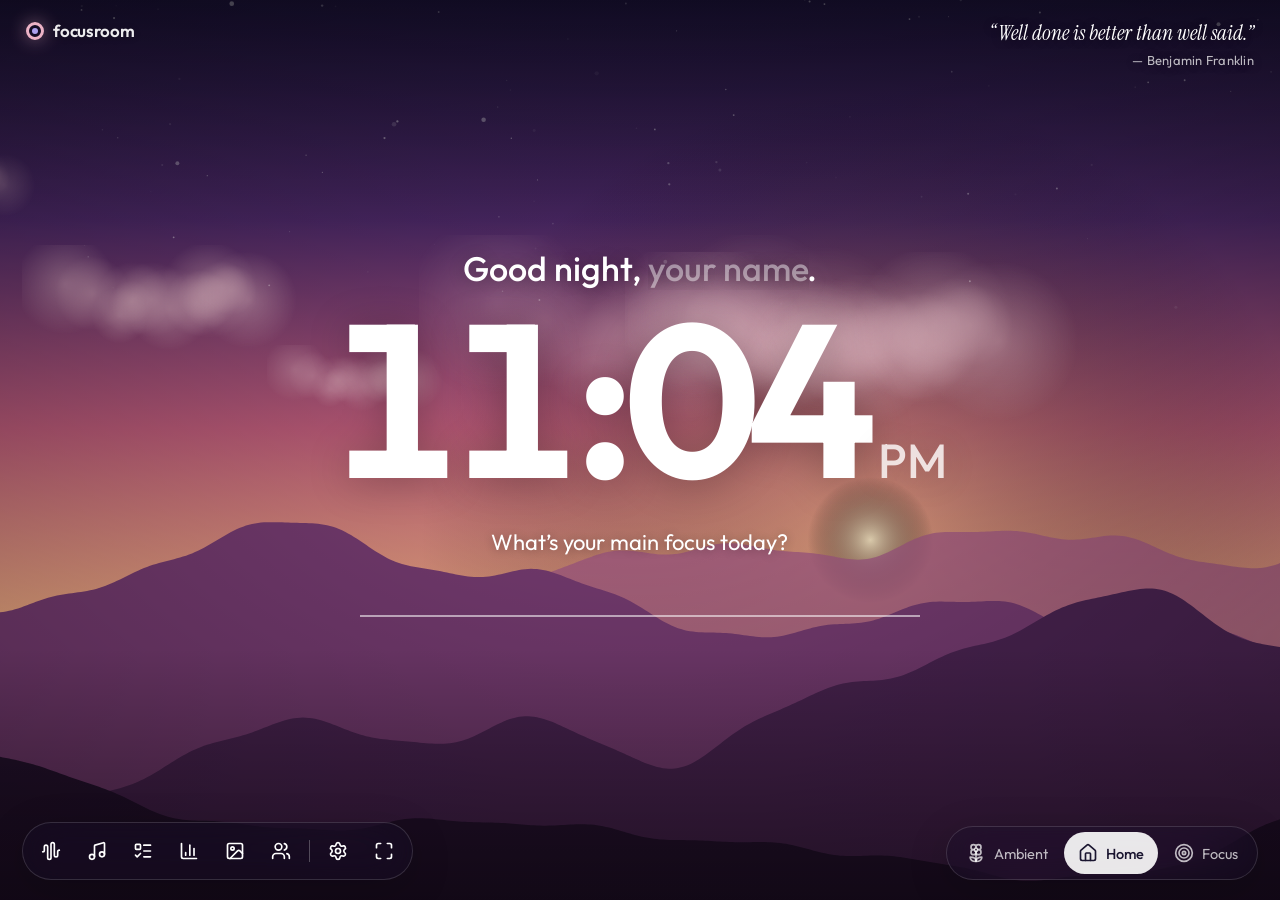
==== commit 6952e781: "Privacy policy page, linked from settings, focus stats and the README Co-Authored-By: Claude Opus 5." ====
--- a/index.html
+++ b/index.html
@@ -11,7 +11,7 @@
   <meta property="og:description" content="Aesthetic focus timer with ambient sounds, scenes, tasks and a shared room and voice call for you and your friends.">
   <link rel="icon" href="favicon.svg" type="image/svg+xml">
   <link rel="stylesheet" href="fonts/fonts.css">
-  <link rel="stylesheet" href="css/style.css?v=20261116m">
+  <link rel="stylesheet" href="css/style.css?v=20261117a">
 </head>
 <body class="mode-home">
   <div id="bg" aria-hidden="true">
@@ -106,6 +106,6 @@
   <div id="toasts" aria-live="polite"></div>
 
   <script src="vendor/peerjs.min.js" defer></script>
-  <script type="module" src="js/app.js?v=20261116m"></script>
+  <script type="module" src="js/app.js?v=20261117a"></script>
 </body>
 </html>
--- a/css/style.css
+++ b/css/style.css
@@ -316,6 +316,7 @@
 .sync-line .who { color: var(--fg); font-weight: 500; overflow-wrap: anywhere; }
 .sync-line .sub { flex-basis: 100%; padding-left: 23px; font-size: 12.5px; }
 .sync-line.err .sub { color: #ffb3c1; }
+.sync-line a, .panel p.note a { color: inherit; text-decoration: underline; text-underline-offset: 2px; }
 
 /* themes */
 .theme-grid { display: grid; grid-template-columns: repeat(3, 1fr); gap: 10px; }
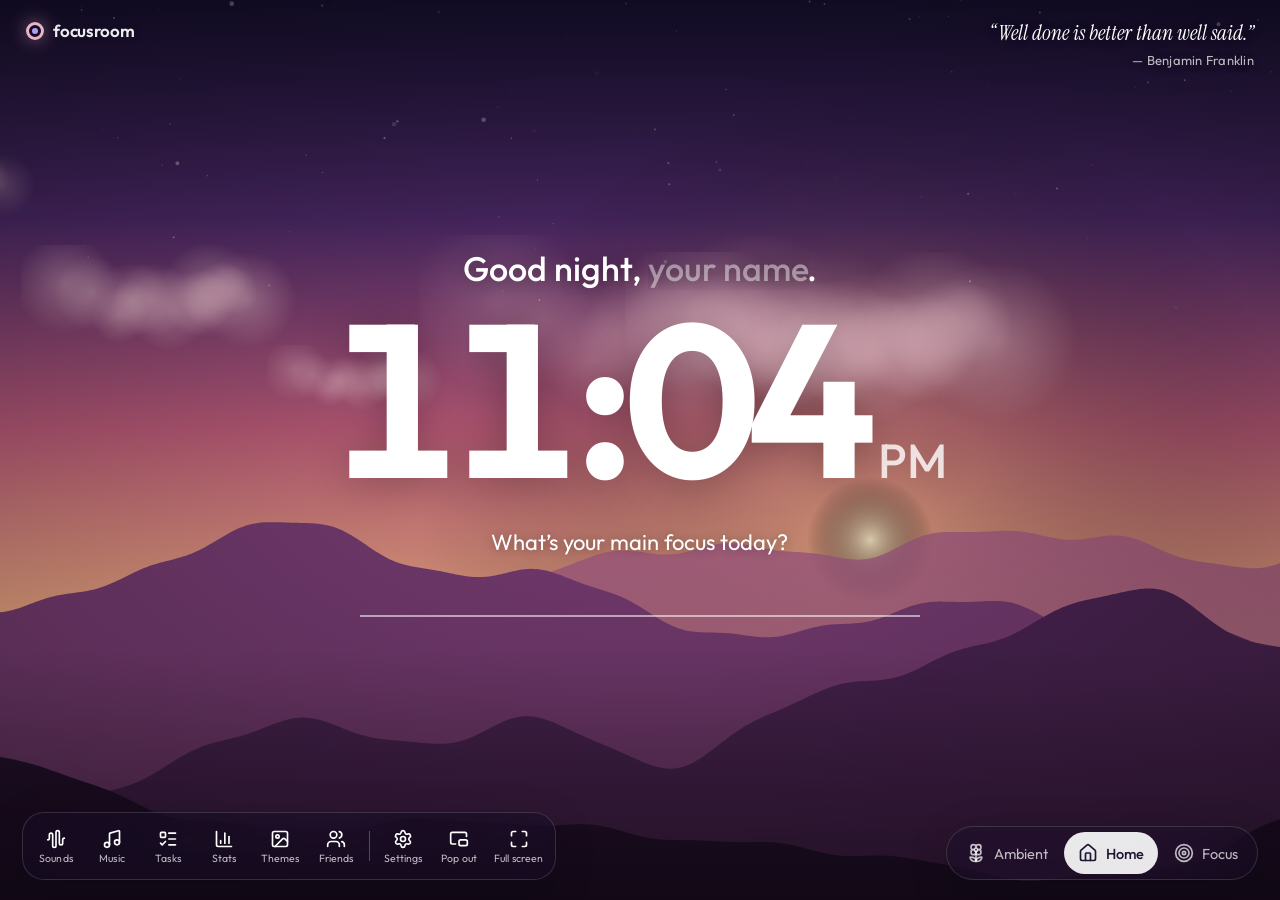
==== commit 9ac474ab: "Installable app with the timer kept on top, Spotify sidebar, dock labels, sync toggles - Installable" ====
--- a/index.html
+++ b/index.html
@@ -10,8 +10,10 @@
   <meta property="og:title" content="focusroom — study together">
   <meta property="og:description" content="Aesthetic focus timer with ambient sounds, scenes, tasks and a shared room and voice call for you and your friends.">
   <link rel="icon" href="favicon.svg" type="image/svg+xml">
+  <link rel="apple-touch-icon" href="icons/apple-touch-icon.png">
+  <link rel="manifest" href="manifest.webmanifest">
   <link rel="stylesheet" href="fonts/fonts.css">
-  <link rel="stylesheet" href="css/style.css?v=20261117a">
+  <link rel="stylesheet" href="css/style.css?v=20261117c">
 </head>
 <body class="mode-home">
   <div id="bg" aria-hidden="true">
@@ -76,15 +78,16 @@
 
   <footer id="bottom">
     <nav id="dock" class="dock glass" aria-label="Tools">
-      <button data-panel="sounds" data-icon="audio-waveform" title="Ambient sounds (S)"></button>
-      <button data-panel="music" data-icon="music" title="Music (M)"></button>
-      <button data-panel="tasks" data-icon="list-todo" title="Tasks (T)"></button>
-      <button data-panel="stats" data-icon="chart-column" title="Focus stats"></button>
-      <button data-panel="themes" data-icon="image" title="Themes (B)"></button>
-      <button data-panel="room" data-icon="users" title="Study room (G)" class="room-btn"><i id="room-dot" class="dot-ind" hidden></i></button>
+      <button data-panel="sounds" data-label="Sounds" data-icon="audio-waveform" title="Ambient sounds (S)"></button>
+      <button data-panel="music" data-label="Music" data-icon="music" title="Music (M)"></button>
+      <button data-panel="tasks" data-label="Tasks" data-icon="list-todo" title="Tasks (T)"></button>
+      <button data-panel="stats" data-label="Stats" data-icon="chart-column" title="Focus stats"></button>
+      <button data-panel="themes" data-label="Themes" data-icon="image" title="Themes (B)"></button>
+      <button data-panel="room" data-label="Friends" data-icon="users" title="Study room (G)" class="room-btn"><i id="room-dot" class="dot-ind" hidden></i></button>
       <span class="sep"></span>
-      <button data-panel="settings" data-icon="settings" title="Settings"></button>
-      <button id="fullscreen-btn" data-icon="maximize" title="Full screen (F)"></button>
+      <button data-panel="settings" data-label="Settings" data-icon="settings" title="Settings"></button>
+      <button id="popout-btn" data-label="Pop out" data-icon="picture-in-picture-2" title="Pop out timer (P)"></button>
+      <button id="fullscreen-btn" data-label="Full screen" data-icon="maximize" title="Full screen (F)"></button>
     </nav>
     <div id="mode-switch" class="mode-switch glass" role="tablist" aria-label="Mode">
       <button data-mode="ambient" data-icon="flower-2" title="Ambient (1)"><span>Ambient</span></button>
@@ -106,6 +109,6 @@
   <div id="toasts" aria-live="polite"></div>
 
   <script src="vendor/peerjs.min.js" defer></script>
-  <script type="module" src="js/app.js?v=20261117a"></script>
+  <script type="module" src="js/app.js?v=20261117c"></script>
 </body>
 </html>
--- a/css/style.css
+++ b/css/style.css
@@ -103,55 +103,55 @@
 }
 .view.show { opacity: 1; transform: none; visibility: visible; pointer-events: auto; }
 
-.greeting { margin: 0 0 4px; font-size: clamp(22px, 3vw, 34px); font-weight: 500; text-shadow: 0 2px 16px rgba(0,0,0,.3); }
+.greeting { margin: 0 0 4px; font-size: clamp(16px, min(3vw, 4.6vh), 34px); font-weight: 500; text-shadow: 0 2px 16px rgba(0,0,0,.3); }
 #greet-name { font: inherit; color: inherit; background: none; border: 0; border-bottom: 1px dashed transparent; padding: 0; margin: 0; outline: none; field-sizing: content; min-width: 2ch; text-shadow: inherit; margin-right: -.08em; }
 #greet-name:hover, #greet-name:focus { border-bottom-color: var(--faint); }
 #greet-name::placeholder { color: var(--faint); }
 
 .clock, .timer {
   margin: 0; font-weight: 650; line-height: .95; letter-spacing: -0.035em;
-  font-size: clamp(96px, 17vw, 236px); font-variant-numeric: tabular-nums;
+  font-size: clamp(44px, min(17vw, 30vh), 236px); font-variant-numeric: tabular-nums;
   text-shadow: 0 4px 40px rgba(0, 0, 0, .25);
 }
 .clock .ampm { font-size: .22em; font-weight: 500; letter-spacing: 0; margin-left: .2em; opacity: .8; }
 .clock .sec { font-size: .3em; font-weight: 500; opacity: .7; letter-spacing: 0; margin-left: .15em; }
 
-.main-focus { margin-top: 26px; display: flex; flex-direction: column; align-items: center; gap: 12px; width: min(560px, 90vw); }
-.main-focus label { font-size: clamp(17px, 1.8vw, 22px); color: var(--fg); text-shadow: 0 1px 10px rgba(0,0,0,.3); }
+.main-focus { margin-top: clamp(8px, 3.6vh, 26px); display: flex; flex-direction: column; align-items: center; gap: 12px; width: min(560px, 90vw); }
+.main-focus label { font-size: clamp(14px, min(1.8vw, 3vh), 22px); color: var(--fg); text-shadow: 0 1px 10px rgba(0,0,0,.3); }
 #mf-input {
   width: 100%; background: transparent; border: 0; border-bottom: 2px solid rgba(255,255,255,.55);
-  text-align: center; font-size: clamp(20px, 2.2vw, 28px); padding: 6px 4px; outline: none; transition: border-color .2s;
+  text-align: center; font-size: clamp(16px, min(2.2vw, 3.7vh), 28px); padding: 6px 4px; outline: none; transition: border-color .2s;
 }
 #mf-input:focus { border-bottom-color: #fff; }
-.mf-current { display: flex; align-items: center; gap: 14px; font-size: clamp(20px, 2.2vw, 28px); font-weight: 500; text-shadow: 0 1px 10px rgba(0,0,0,.3); }
+.mf-current { display: flex; align-items: center; gap: 14px; font-size: clamp(16px, min(2.2vw, 3.7vh), 28px); font-weight: 500; text-shadow: 0 1px 10px rgba(0,0,0,.3); }
 .check-btn { width: 26px; height: 26px; border-radius: 50%; border: 2px solid #fff; flex: none; display: grid; place-items: center; transition: background .2s, transform .2s; }
 .check-btn:hover { background: rgba(255,255,255,.2); transform: scale(1.06); }
 .check-btn .ic { width: 15px; height: 15px; opacity: 0; transition: opacity .2s; }
 .check-btn:hover .ic { opacity: 1; }
 
 /* focus view */
-.phase-tabs { display: flex; gap: 4px; padding: 5px; border-radius: 999px; margin-bottom: 10px; }
-.phase-tabs button { padding: 8px 18px; border-radius: 999px; font-size: 15px; color: var(--muted); transition: background .25s, color .25s; }
+.phase-tabs { display: flex; gap: 4px; padding: 5px; border-radius: 999px; margin-bottom: clamp(4px, 1.4vh, 10px); }
+.phase-tabs button { padding: clamp(5px, 1.1vh, 8px) clamp(12px, 2.5vh, 18px); border-radius: 999px; font-size: clamp(13px, 2.1vh, 15px); color: var(--muted); transition: background .25s, color .25s; }
 .phase-tabs button:hover { color: var(--fg); }
 .phase-tabs button.active { background: rgba(255,255,255,.9); color: #1a1530; font-weight: 500; }
-.type-label { font-size: 18px; color: var(--muted); margin-bottom: 6px; }
-.timer-eta { min-height: 1.4em; margin-top: 2px; font-size: clamp(15px, 1.5vw, 19px); color: rgba(255,255,255,.85); letter-spacing: .02em; font-variant-numeric: tabular-nums; text-shadow: 0 1px 10px rgba(0,0,0,.55); }
+.type-label { font-size: clamp(14px, 2.5vh, 18px); color: var(--muted); margin-bottom: 6px; }
+.timer-eta { min-height: 1.4em; margin-top: 2px; font-size: clamp(12px, min(1.5vw, 2.6vh), 19px); color: rgba(255,255,255,.85); letter-spacing: .02em; font-variant-numeric: tabular-nums; text-shadow: 0 1px 10px rgba(0,0,0,.55); }
 .timer-eta[hidden] { display: block; visibility: hidden; } /* keep its row so the controls don't jump on start */
 .mini-eta { font-size: 13px; font-variant-numeric: tabular-nums; }
-.tally { display: flex; gap: 8px; margin: 10px 0 4px; min-height: 18px; font-size: 15px; }
+.tally { display: flex; gap: 8px; margin: clamp(4px, 1.4vh, 10px) 0 4px; min-height: 18px; font-size: 15px; }
 .tally span { opacity: .3; transition: opacity .3s, transform .3s; }
 .tally span.on { opacity: 1; transform: scale(1.1); }
-.timer-controls { display: flex; align-items: center; gap: 16px; margin-top: 18px; }
+.timer-controls { display: flex; align-items: center; gap: 16px; margin-top: clamp(6px, 2.5vh, 18px); }
 .primary {
-  min-width: 150px; padding: 15px 34px; border-radius: 999px; background: #fff; color: #1a1530;
-  font-size: 19px; font-weight: 600; letter-spacing: .01em; box-shadow: 0 8px 30px rgba(0,0,0,.2);
+  min-width: clamp(110px, 21vh, 150px); padding: clamp(9px, 2.1vh, 15px) clamp(22px, 4.7vh, 34px); border-radius: 999px; background: #fff; color: #1a1530;
+  font-size: clamp(15px, 2.6vh, 19px); font-weight: 600; letter-spacing: .01em; box-shadow: 0 8px 30px rgba(0,0,0,.2);
   transition: transform .15s, box-shadow .2s;
 }
 .primary:hover { transform: translateY(-1px); box-shadow: 0 12px 34px rgba(0,0,0,.28); }
 .primary:active { transform: scale(.98); }
-.round { width: 50px; height: 50px; border-radius: 50%; display: grid; place-items: center; transition: background .2s; }
+.round { width: clamp(38px, 7vh, 50px); height: clamp(38px, 7vh, 50px); border-radius: 50%; display: grid; place-items: center; transition: background .2s; }
 .round:hover { background: var(--hover); }
-.focus-task { margin-top: 28px; display: flex; align-items: center; gap: 10px; padding: 10px 20px; border-radius: 999px; font-size: 16px; max-width: min(520px, 88vw); }
+.focus-task { margin-top: clamp(8px, 3.9vh, 28px); display: flex; align-items: center; gap: 10px; padding: clamp(6px, 1.4vh, 10px) 20px; border-radius: 999px; font-size: clamp(14px, 2.2vh, 16px); max-width: min(520px, 88vw); }
 .focus-task span:last-child { overflow: hidden; text-overflow: ellipsis; white-space: nowrap; }
 .ft-dot { width: 8px; height: 8px; border-radius: 50%; background: var(--accent); flex: none; box-shadow: 0 0 10px var(--accent); }
 .sync-badge { margin-top: 14px; display: flex; align-items: center; gap: 8px; font-size: 14px; color: var(--muted); }
@@ -171,12 +171,15 @@
   pointer-events: none; transition: opacity .6s var(--ease);
 }
 #bottom > * { pointer-events: auto; }
-.dock { display: flex; align-items: center; gap: 2px; padding: 6px; border-radius: 999px; }
-.dock button { position: relative; width: 44px; height: 44px; border-radius: 50%; display: grid; place-items: center; color: var(--fg); transition: background .2s, transform .15s; }
+.dock { display: flex; align-items: center; gap: 2px; padding: 6px; border-radius: 22px; }
+.dock button { position: relative; min-width: 54px; height: 54px; padding: 0 6px; border-radius: 16px; display: flex; flex-direction: column; align-items: center; justify-content: center; gap: 4px; color: var(--fg); transition: background .2s, transform .15s; }
+.dock button .lbl { font-size: 10.5px; line-height: 1; letter-spacing: .01em; color: var(--muted); white-space: nowrap; transition: color .2s; }
 .dock button:hover { background: var(--hover); }
+.dock button:hover .lbl { color: var(--fg); }
 .dock button.active { background: rgba(255,255,255,.88); color: #1a1530; }
-.dock .sep { width: 1px; height: 22px; background: var(--line-strong); margin: 0 4px; }
-.dot-ind { position: absolute; top: 8px; right: 8px; width: 9px; height: 9px; border-radius: 50%; background: var(--ok); box-shadow: 0 0 0 2px rgba(20,16,36,.8); }
+.dock button.active .lbl { color: #1a1530; }
+.dock .sep { width: 1px; height: 30px; background: var(--line-strong); margin: 0 4px; }
+.dot-ind { position: absolute; top: 5px; right: 9px; width: 9px; height: 9px; border-radius: 50%; background: var(--ok); box-shadow: 0 0 0 2px rgba(20,16,36,.8); }
 .dot-ind.unread { background: #ff7a9c; }
 
 .mode-switch { display: flex; gap: 2px; padding: 5px; border-radius: 999px; }
@@ -191,7 +194,7 @@
 /* ---------- panels ---------- */
 #panels { position: fixed; z-index: 7; inset: 0; pointer-events: none; }
 .panel {
-  position: absolute; left: 22px; bottom: 92px; width: min(388px, calc(100vw - 32px));
+  position: absolute; left: 22px; bottom: 102px; width: min(388px, calc(100vw - 32px));
   max-height: calc(100vh - 150px); overflow: auto; overscroll-behavior: contain;
   border-radius: var(--radius); padding: 18px 18px 20px;
   background: var(--glass-strong);
@@ -381,7 +384,7 @@
 .chat-form .field { padding: 8px 12px; border-radius: 10px; }
 
 /* toasts & floaters */
-#toasts { position: fixed; z-index: 9; bottom: calc(96px + env(safe-area-inset-bottom)); left: 50%; transform: translateX(-50%); display: flex; flex-direction: column; align-items: center; gap: 8px; pointer-events: none; width: max-content; max-width: 92vw; }
+#toasts { position: fixed; z-index: 9; bottom: calc(106px + env(safe-area-inset-bottom)); left: 50%; transform: translateX(-50%); display: flex; flex-direction: column; align-items: center; gap: 8px; pointer-events: none; width: max-content; max-width: 92vw; }
 .toast { pointer-events: auto; display: flex; align-items: center; gap: 12px; padding: 11px 16px; border-radius: 14px; font-size: 14.5px; background: rgba(28,22,48,.82); border: 1px solid var(--line); backdrop-filter: blur(18px); -webkit-backdrop-filter: blur(18px); box-shadow: 0 12px 34px rgba(0,0,0,.3); animation: toastIn .35s var(--ease); max-width: 90vw; }
 .toast.out { animation: toastOut .3s var(--ease) forwards; }
 .toast .btn { padding: 5px 11px; font-size: 13px; }
@@ -400,23 +403,40 @@
   #top { padding: max(14px, env(safe-area-inset-top)) 16px 0; }
   #top-right { max-width: 60vw; }
   .quote p { font-size: 16px; }
-  .chip { top: auto; bottom: calc(132px + env(safe-area-inset-bottom)); max-width: 92vw; overflow: hidden; }
+  .chip { top: auto; bottom: calc(142px + env(safe-area-inset-bottom)); max-width: 92vw; overflow: hidden; }
   #bottom { flex-direction: column-reverse; align-items: center; padding: 0 8px max(10px, env(safe-area-inset-bottom)); gap: 8px; }
   .dock { max-width: calc(100vw - 16px); overflow-x: auto; scrollbar-width: none; }
-  .dock button { width: 39px; height: 39px; flex: none; }
+  .dock { border-radius: 18px; gap: 0; }
+  .dock button { min-width: 38px; height: 46px; padding: 0 2px; gap: 3px; border-radius: 13px; flex: none; }
+  .dock button .lbl { font-size: 9px; }
+  .dot-ind { top: 3px; right: 5px; }
   .dock .sep { display: none; }
   .mode-switch button { height: 34px; padding: 0 12px; }
   .mode-switch button span { font-size: 13.5px; }
-  .panel, .panel.wide { left: 8px; right: 8px; width: auto; bottom: calc(118px + env(safe-area-inset-bottom)); max-height: calc(100dvh - 190px); }
+  .panel, .panel.wide { left: 8px; right: 8px; width: auto; bottom: calc(128px + env(safe-area-inset-bottom)); max-height: calc(100dvh - 200px); }
   #toasts { bottom: auto; top: calc(64px + env(safe-area-inset-top)); flex-direction: column; }
   .view { margin-top: -10vh; }
   .theme-grid { grid-template-columns: repeat(2, 1fr); }
   .phase-tabs button { padding: 7px 12px; font-size: 14px; }
 }
-@media (max-height: 560px) {
-  .clock, .timer { font-size: clamp(72px, 22vh, 160px); }
-  .main-focus { margin-top: 12px; }
-  .focus-task { margin-top: 14px; }
+@media (max-height: 520px) {
+  .dock button { height: 44px; min-width: 44px; }
+  .dock button .lbl { display: none; }
+  .dock .sep { height: 22px; }
+  .panel { bottom: 90px; }
+}
+@media (max-height: 420px) {
+  .tally, .focus-task, .sync-badge { display: none; } /* keep the timer and its buttons clear of the dock */
+}
+/* short and narrow (a phone on its side, a small window): one bottom row, icons only */
+@media (max-width: 760px) and (max-height: 500px) {
+  #bottom { flex-direction: row; justify-content: center; }
+  .dock { max-width: calc(100vw - 150px); }
+  .mode-switch button span { display: none; }
+  .view { margin-top: 0; }
+  .dock button { height: 39px; min-width: 39px; }
+  .panel, .panel.wide { bottom: calc(70px + env(safe-area-inset-bottom)); max-height: calc(100dvh - 130px); }
+  .chip { bottom: calc(72px + env(safe-area-inset-bottom)); }
 }
 @media (prefers-reduced-motion: reduce) {
   *, *::before, *::after { transition-duration: .01ms !important; animation-duration: .01ms !important; }
@@ -536,12 +556,12 @@
 
 /* the quote, shown big (click the small one): shares the stage with the clock / timer */
 body.qb-on #quote { display: none; }
-body.qb-on #stage { grid-template-rows: auto auto; align-content: center; row-gap: clamp(10px, 3.2vh, 40px); padding: calc(64px + env(safe-area-inset-top)) 0 calc(84px + env(safe-area-inset-bottom)); }
+body.qb-on #stage { grid-template-rows: auto auto; align-content: center; row-gap: clamp(10px, 3.2vh, 40px); padding: calc(64px + env(safe-area-inset-top)) 0 calc(96px + env(safe-area-inset-bottom)); }
 body.qb-on .view { grid-area: 2 / 1; margin-top: 0; }
 body.qb-on .view:not(.show) { display: none; }
-body.qb-on .clock, body.qb-on .timer { font-size: clamp(72px, min(14vw, 18vh), 200px); }
-body.qb-on .main-focus { margin-top: 16px; }
-body.qb-on .focus-task { margin-top: 18px; }
+body.qb-on .clock, body.qb-on .timer { font-size: clamp(40px, min(14vw, 18vh), 200px); }
+body.qb-on .main-focus { margin-top: clamp(6px, 2.2vh, 16px); }
+body.qb-on .focus-task { margin-top: clamp(6px, 2.4vh, 18px); }
 .quote-big {
   grid-area: 1 / 1; justify-self: center; margin: 0; padding: 0 16px; max-width: min(1100px, 100vw); text-align: center;
   pointer-events: auto; animation: qbIn .45s var(--ease);
@@ -552,11 +572,11 @@
   margin: 0; font-family: var(--serif); font-style: italic; line-height: 1.06; letter-spacing: -0.01em;
   text-wrap: balance; text-shadow: 0 4px 40px rgba(0, 0, 0, .35); overflow-wrap: break-word;
 }
-.quote-big[data-len='s'] p { font-size: clamp(30px, min(9vw, 7.5vh), 96px); }
-.quote-big[data-len='m'] p { font-size: clamp(25px, min(7vw, 5.6vh), 70px); }
-.quote-big[data-len='l'] p { font-size: clamp(21px, min(5.6vw, 4.4vh), 54px); }
-.quote-big[data-len='xl'] p { font-size: clamp(19px, min(4.8vw, 3.6vh), 44px); line-height: 1.12; }
-.quote-big cite { display: block; margin-top: .55em; font-style: normal; font-size: clamp(14px, 1.6vw, 19px); color: var(--muted); letter-spacing: .02em; }
+.quote-big[data-len='s'] p { font-size: clamp(20px, min(9vw, 7.5vh), 96px); }
+.quote-big[data-len='m'] p { font-size: clamp(18px, min(7vw, 5.6vh), 70px); }
+.quote-big[data-len='l'] p { font-size: clamp(16px, min(5.6vw, 4.4vh), 54px); }
+.quote-big[data-len='xl'] p { font-size: clamp(14px, min(4.8vw, 3.6vh), 44px); line-height: 1.12; }
+.quote-big cite { display: block; margin-top: .55em; font-style: normal; font-size: clamp(12px, min(1.6vw, 2.5vh), 19px); color: var(--muted); letter-spacing: .02em; }
 .quote-big cite::before { content: '— '; }
 .quote-big .qb-ctl { display: flex; justify-content: center; gap: 6px; margin-top: 8px; transition: opacity .4s; }
 .quote-big .qb-ctl .icon-btn { width: 30px; height: 30px; }
@@ -564,6 +584,36 @@
 .quote-big .qb-ctl .ic { width: 16px; height: 16px; }
 body.idle .quote-big .qb-ctl { opacity: 0; }
 @media (max-height: 640px) { .quote-big cite { margin-top: .3em; } .quote-big .qb-ctl { margin-top: 2px; } }
-@media (max-width: 760px) { body.qb-on #stage { padding-bottom: calc(128px + env(safe-area-inset-bottom)); } }
+@media (max-width: 760px) { body.qb-on #stage { padding-bottom: calc(136px + env(safe-area-inset-bottom)); } }
+@media (max-width: 760px) and (max-height: 500px) { body.qb-on #stage { padding-bottom: calc(72px + env(safe-area-inset-bottom)); } }
+@media (max-height: 420px) { .quote-big .qb-ctl { display: none; } body.qb-on #stage { row-gap: 6px; } }
 @keyframes qbIn { from { opacity: 0; transform: translateY(-8px); } }
 @keyframes qbOut { to { opacity: 0; } }
+
+/* ---------- music as a sidebar ---------- */
+.panel-head .head-btns { display: flex; gap: 2px; }
+.panel-head .x.on { color: var(--fg); background: var(--hover); }
+.panel.side {
+  left: auto; right: 16px; top: max(16px, env(safe-area-inset-top)); bottom: 102px;
+  width: min(400px, calc(100vw - 32px)); max-height: none;
+  display: flex; flex-direction: column;
+  opacity: 1; visibility: visible; transform: none; pointer-events: auto;
+}
+.panel.side > * { flex-shrink: 0; }
+#panel-music.side.playing .mx { display: none; }
+#panel-music.side .player { flex: 1 1 auto; min-height: 152px; margin-top: 0; }
+#panel-music.side .player iframe { height: 100%; }
+#panel-music.side .player.yt { flex: none; }
+#panel-music.side .player.yt iframe { height: auto; aspect-ratio: 16 / 9; }
+#panel-music.side .music-foot { justify-content: flex-end; }
+/* wide screens: the timer and quote move over so the sidebar doesn't cover them */
+@media (min-width: 1000px) {
+  body.music-side #stage, body.music-side #top { right: 432px; }
+}
+@media (max-width: 760px) {
+  .panel.side { left: 8px; right: 8px; width: auto; top: calc(60px + env(safe-area-inset-top)); bottom: calc(128px + env(safe-area-inset-bottom)); }
+}
+@media (max-height: 520px) { .panel.side { bottom: 90px; top: 12px; } }
+@media (max-width: 760px) and (max-height: 500px) { .panel.side { bottom: calc(70px + env(safe-area-inset-bottom)); } }
+#panel-music.side .mc-note { display: none; }
+#panel-music.side.spot .music-ctl { display: none; } /* Spotify's own player has the buttons */
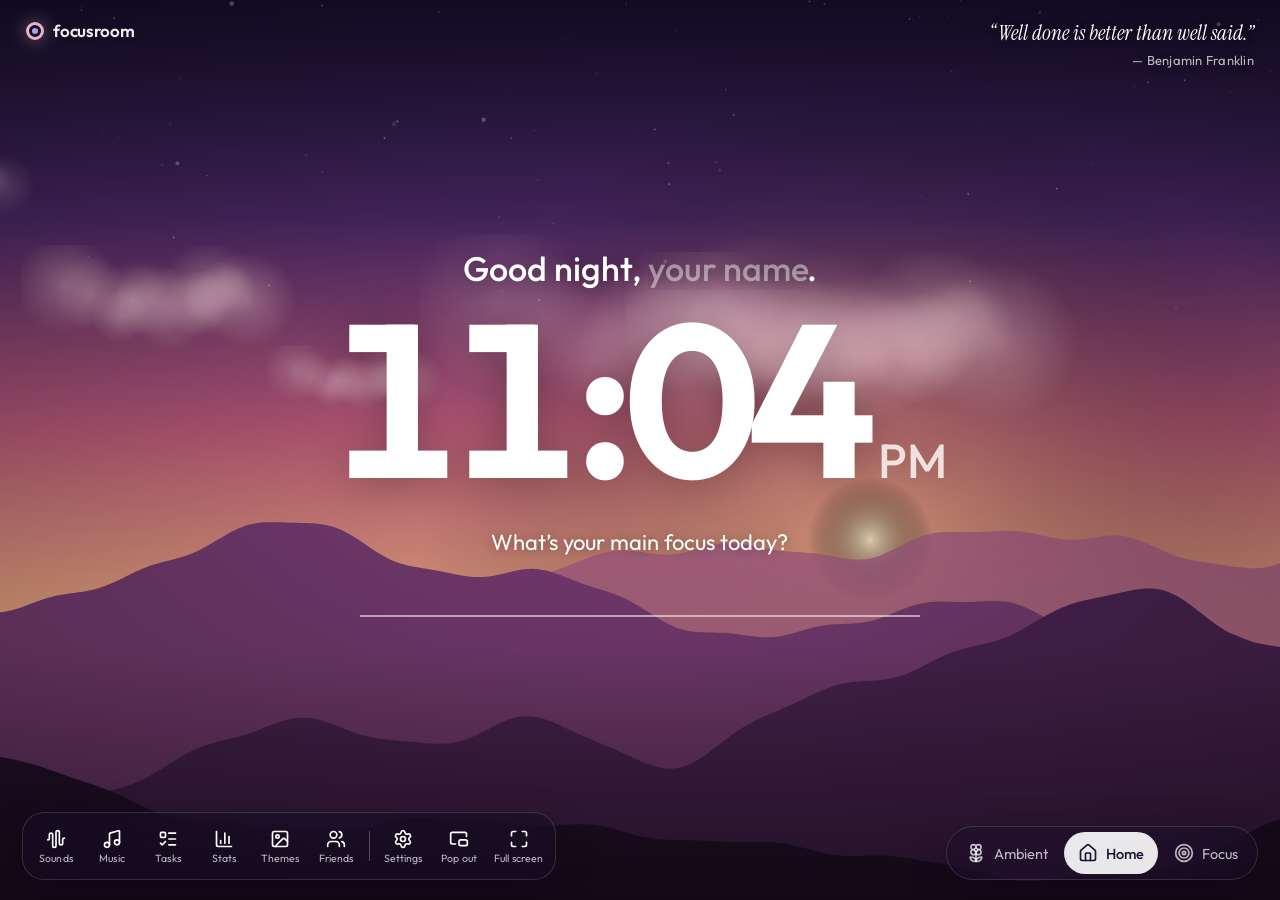
==== commit 4fd31d73: "A buddy who cheers finished sessions and brings water, and bigger emoji bursts She runs in with a fl" ====
--- a/index.html
+++ b/index.html
@@ -13,7 +13,7 @@
   <link rel="apple-touch-icon" href="icons/apple-touch-icon.png">
   <link rel="manifest" href="manifest.webmanifest">
   <link rel="stylesheet" href="fonts/fonts.css">
-  <link rel="stylesheet" href="css/style.css?v=20261117c">
+  <link rel="stylesheet" href="css/style.css?v=20261117d">
 </head>
 <body class="mode-home">
   <div id="bg" aria-hidden="true">
@@ -109,6 +109,6 @@
   <div id="toasts" aria-live="polite"></div>
 
   <script src="vendor/peerjs.min.js" defer></script>
-  <script type="module" src="js/app.js?v=20261117c"></script>
+  <script type="module" src="js/app.js?v=20261117d"></script>
 </body>
 </html>
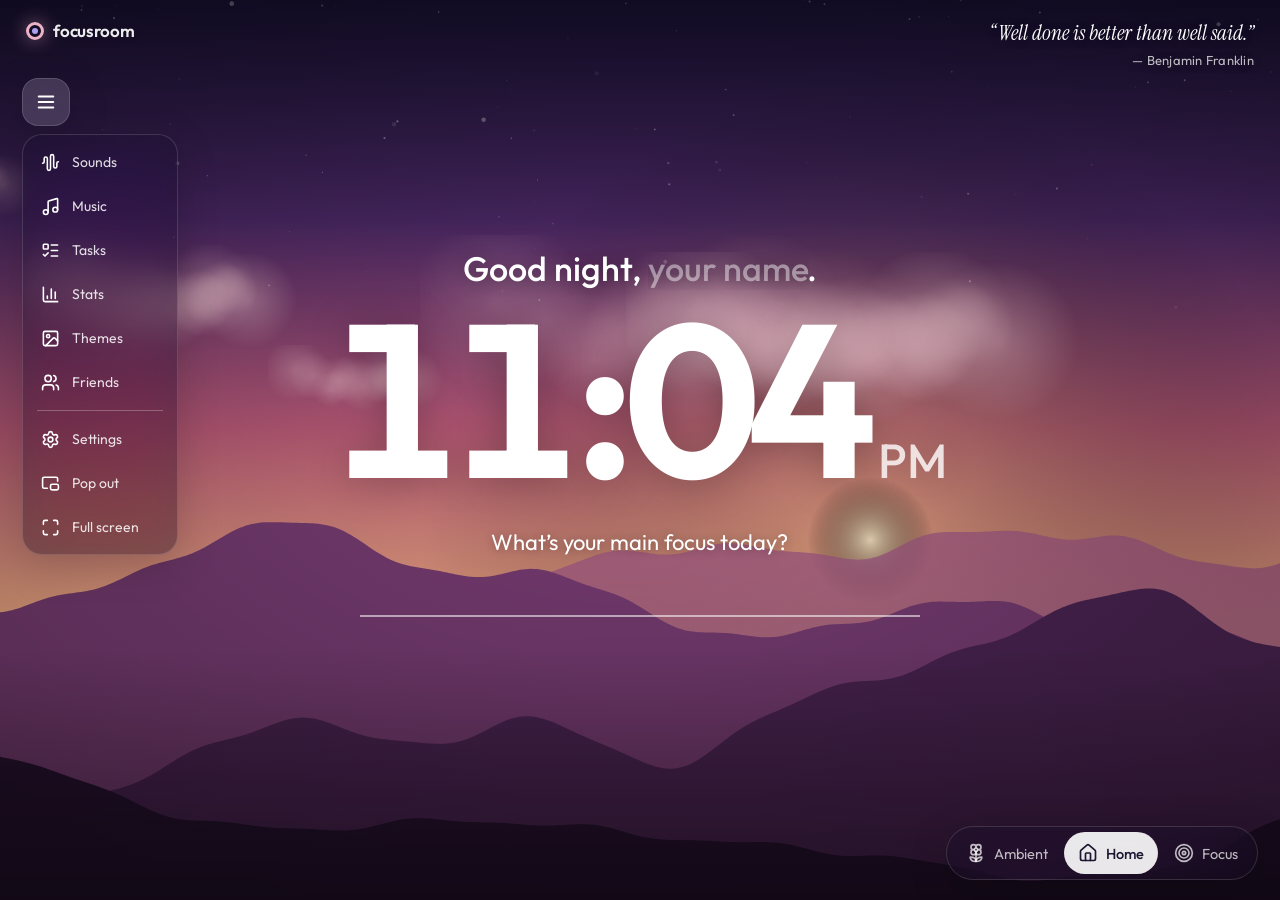
==== commit 61beec43: "Left-side menu, more tasks with time per task, bigger Spotify, new themes - Tools menu moved to the " ====
--- a/index.html
+++ b/index.html
@@ -13,7 +13,7 @@
   <link rel="apple-touch-icon" href="icons/apple-touch-icon.png">
   <link rel="manifest" href="manifest.webmanifest">
   <link rel="stylesheet" href="fonts/fonts.css">
-  <link rel="stylesheet" href="css/style.css?v=20261117d">
+  <link rel="stylesheet" href="css/style.css?v=20261121b">
 </head>
 <body class="mode-home">
   <div id="bg" aria-hidden="true">
@@ -50,6 +50,11 @@
         <div id="mf-current" class="mf-current" hidden>
           <button id="mf-check" class="check-btn" title="Mark done"></button>
           <span id="mf-text"></span>
+          <span id="mf-time" class="mf-time" title="Time focused on this task"></span>
+        </div>
+        <div id="mf-next" class="mf-next" hidden>
+          <input id="mf-more" autocomplete="off" maxlength="140" placeholder="+ Add another task" aria-label="Add another task">
+          <button id="mf-all" class="mf-all" title="See all your tasks">+1 more</button>
         </div>
       </div>
     </section>
@@ -70,13 +75,14 @@
         <button id="t-skip" class="round glass" title="Skip to next (N)"></button>
       </div>
       <button id="focus-task" class="focus-task glass" title="Open tasks">
-        <span class="ft-dot"></span><span id="focus-task-text">Pick a task to focus on</span>
+        <span class="ft-dot"></span><span id="focus-task-text">Pick a task to focus on</span><span id="focus-task-time" class="ft-time"></span>
       </button>
       <div id="sync-badge" class="sync-badge" hidden></div>
     </section>
   </main>
 
-  <footer id="bottom">
+  <aside id="side-nav" class="side-nav">
+    <button id="menu-btn" class="menu-btn glass" data-icon="menu" aria-controls="dock" aria-expanded="true" title="Hide menu (\)"></button>
     <nav id="dock" class="dock glass" aria-label="Tools">
       <button data-panel="sounds" data-label="Sounds" data-icon="audio-waveform" title="Ambient sounds (S)"></button>
       <button data-panel="music" data-label="Music" data-icon="music" title="Music (M)"></button>
@@ -89,6 +95,9 @@
       <button id="popout-btn" data-label="Pop out" data-icon="picture-in-picture-2" title="Pop out timer (P)"></button>
       <button id="fullscreen-btn" data-label="Full screen" data-icon="maximize" title="Full screen (F)"></button>
     </nav>
+  </aside>
+
+  <footer id="bottom">
     <div id="mode-switch" class="mode-switch glass" role="tablist" aria-label="Mode">
       <button data-mode="ambient" data-icon="flower-2" title="Ambient (1)"><span>Ambient</span></button>
       <button data-mode="home" data-icon="house" title="Home (2)"><span>Home</span></button>
@@ -109,6 +118,6 @@
   <div id="toasts" aria-live="polite"></div>
 
   <script src="vendor/peerjs.min.js" defer></script>
-  <script type="module" src="js/app.js?v=20261117d"></script>
+  <script type="module" src="js/app.js?v=20261121b"></script>
 </body>
 </html>
--- a/css/style.css
+++ b/css/style.css
@@ -128,6 +128,18 @@
 .check-btn:hover { background: rgba(255,255,255,.2); transform: scale(1.06); }
 .check-btn .ic { width: 15px; height: 15px; opacity: 0; transition: opacity .2s; }
 .check-btn:hover .ic { opacity: 1; }
+.mf-time { font-size: .6em; font-weight: 400; opacity: .8; font-variant-numeric: tabular-nums; }
+.mf-time:empty { display: none; }
+.mf-next { display: flex; align-items: center; gap: 10px; width: min(360px, 80vw); }
+.mf-next[hidden] { display: none; }
+#mf-more {
+  flex: 1; min-width: 0; background: transparent; border: 0; border-bottom: 1px solid rgba(255,255,255,.35); outline: none;
+  text-align: center; font-size: clamp(13px, min(1.5vw, 2.5vh), 17px); padding: 4px; transition: border-color .2s; text-shadow: 0 1px 8px rgba(0,0,0,.35);
+}
+#mf-more::placeholder { color: rgba(255,255,255,.7); }
+#mf-more:focus { border-bottom-color: #fff; }
+.mf-all { flex: none; font-size: 13px; padding: 4px 10px; border-radius: 999px; background: rgba(255,255,255,.14); transition: background .2s; }
+.mf-all:hover { background: rgba(255,255,255,.26); }
 
 /* focus view */
 .phase-tabs { display: flex; gap: 4px; padding: 5px; border-radius: 999px; margin-bottom: clamp(4px, 1.4vh, 10px); }
@@ -152,7 +164,10 @@
 .round { width: clamp(38px, 7vh, 50px); height: clamp(38px, 7vh, 50px); border-radius: 50%; display: grid; place-items: center; transition: background .2s; }
 .round:hover { background: var(--hover); }
 .focus-task { margin-top: clamp(8px, 3.9vh, 28px); display: flex; align-items: center; gap: 10px; padding: clamp(6px, 1.4vh, 10px) 20px; border-radius: 999px; font-size: clamp(14px, 2.2vh, 16px); max-width: min(520px, 88vw); }
-.focus-task span:last-child { overflow: hidden; text-overflow: ellipsis; white-space: nowrap; }
+#focus-task-text { min-width: 0; overflow: hidden; text-overflow: ellipsis; white-space: nowrap; }
+.ft-time { flex: none; font-size: .88em; color: var(--muted); font-variant-numeric: tabular-nums; }
+.ft-time:empty { display: none; }
+.ft-time::before { content: '·'; margin-right: 8px; }
 .ft-dot { width: 8px; height: 8px; border-radius: 50%; background: var(--accent); flex: none; box-shadow: 0 0 10px var(--accent); }
 .sync-badge { margin-top: 14px; display: flex; align-items: center; gap: 8px; font-size: 14px; color: var(--muted); }
 .sync-badge .ic { width: 16px; height: 16px; }
@@ -171,15 +186,40 @@
   pointer-events: none; transition: opacity .6s var(--ease);
 }
 #bottom > * { pointer-events: auto; }
-.dock { display: flex; align-items: center; gap: 2px; padding: 6px; border-radius: 22px; }
-.dock button { position: relative; min-width: 54px; height: 54px; padding: 0 6px; border-radius: 16px; display: flex; flex-direction: column; align-items: center; justify-content: center; gap: 4px; color: var(--fg); transition: background .2s, transform .15s; }
-.dock button .lbl { font-size: 10.5px; line-height: 1; letter-spacing: .01em; color: var(--muted); white-space: nowrap; transition: color .2s; }
+#bottom { justify-content: flex-end; }
+
+/* ---------- the menu on the left (sounds, music, tasks…): a hamburger opens and closes it ---------- */
+:root { --nav-top: 78px; --nav-left: 22px; --nav-w: 156px; --menu-w: 48px; }
+.side-nav {
+  position: fixed; z-index: 6; left: var(--nav-left); top: var(--nav-top);
+  display: flex; flex-direction: column; align-items: flex-start; gap: 8px;
+  transition: opacity .6s var(--ease);
+}
+.menu-btn { position: relative; width: var(--menu-w); height: var(--menu-w); border-radius: 16px; display: grid; place-items: center; color: var(--fg); transition: background .2s, transform .15s; }
+.menu-btn:hover { background: var(--hover); }
+.menu-btn:active { transform: scale(.96); }
+.menu-btn .ic { width: 22px; height: 22px; }
+body.nav-open .menu-btn { background: rgba(255,255,255,.16); }
+/* a call or chat waiting while the menu is closed: show it on the hamburger */
+body:not(.nav-open) .menu-btn:has(~ .dock #room-dot:not([hidden]))::after {
+  content: ''; position: absolute; top: 7px; right: 7px; width: 9px; height: 9px; border-radius: 50%; background: var(--ok); box-shadow: 0 0 0 2px rgba(20,16,36,.8);
+}
+body:not(.nav-open) .menu-btn:has(~ .dock #room-dot.unread:not([hidden]))::after { background: #ff7a9c; }
+.dock {
+  display: flex; flex-direction: column; align-items: stretch; gap: 2px; padding: 6px; border-radius: 20px; width: var(--nav-w);
+  max-height: calc(100dvh - var(--nav-top) - var(--menu-w) - 40px); overflow-y: auto; overscroll-behavior: contain; scrollbar-width: none;
+  transform-origin: top left; transition: opacity .25s var(--ease), transform .3s var(--ease), visibility .3s;
+}
+body:not(.nav-open) .dock { opacity: 0; visibility: hidden; transform: translateY(-8px) scale(.97); pointer-events: none; }
+.dock button { position: relative; flex: none; height: 42px; padding: 0 12px; border-radius: 13px; display: flex; align-items: center; gap: 12px; color: var(--fg); text-align: left; transition: background .2s, transform .15s; }
+.dock button .ic { width: 19px; height: 19px; flex: none; }
+.dock button .lbl { font-size: 14px; line-height: 1; color: var(--fg); opacity: .86; white-space: nowrap; transition: opacity .2s; }
 .dock button:hover { background: var(--hover); }
-.dock button:hover .lbl { color: var(--fg); }
+.dock button:hover .lbl { opacity: 1; }
 .dock button.active { background: rgba(255,255,255,.88); color: #1a1530; }
-.dock button.active .lbl { color: #1a1530; }
-.dock .sep { width: 1px; height: 30px; background: var(--line-strong); margin: 0 4px; }
-.dot-ind { position: absolute; top: 5px; right: 9px; width: 9px; height: 9px; border-radius: 50%; background: var(--ok); box-shadow: 0 0 0 2px rgba(20,16,36,.8); }
+.dock button.active .lbl { color: #1a1530; opacity: 1; }
+.dock .sep { flex: none; height: 1px; background: var(--line-strong); margin: 5px 8px; }
+.dot-ind { position: absolute; top: 50%; right: 12px; margin-top: -4.5px; width: 9px; height: 9px; border-radius: 50%; background: var(--ok); box-shadow: 0 0 0 2px rgba(20,16,36,.8); }
 .dot-ind.unread { background: #ff7a9c; }
 
 .mode-switch { display: flex; gap: 2px; padding: 5px; border-radius: 999px; }
@@ -188,21 +228,25 @@
 .mode-switch button:hover { color: var(--fg); }
 .mode-switch button.active { background: rgba(255,255,255,.9); color: #1a1530; font-weight: 500; }
 
-body.idle #bottom, body.idle .brand, body.idle .chip { opacity: 0; }
+body.idle #bottom, body.idle #side-nav, body.idle .brand, body.idle .chip { opacity: 0; }
 body.idle { cursor: none; }
 
 /* ---------- panels ---------- */
 #panels { position: fixed; z-index: 7; inset: 0; pointer-events: none; }
 .panel {
-  position: absolute; left: 22px; bottom: 102px; width: min(388px, calc(100vw - 32px));
-  max-height: calc(100vh - 150px); overflow: auto; overscroll-behavior: contain;
+  /* opens beside the menu on the left */
+  --panel-left: calc(var(--nav-left) + var(--menu-w) + 12px);
+  position: absolute; left: var(--panel-left); top: var(--nav-top); width: min(388px, calc(100vw - var(--panel-left) - 16px));
+  max-height: calc(100dvh - var(--nav-top) - 24px); overflow: auto; overscroll-behavior: contain;
   border-radius: var(--radius); padding: 18px 18px 20px;
   background: var(--glass-strong);
-  opacity: 0; visibility: hidden; transform: translateY(14px) scale(.98); transform-origin: bottom left;
+  opacity: 0; visibility: hidden; transform: translateX(-12px) scale(.98); transform-origin: top left;
   transition: opacity .3s var(--ease), transform .35s var(--ease), visibility .35s;
   scrollbar-width: thin; scrollbar-color: rgba(255,255,255,.25) transparent;
 }
-.panel.wide { width: min(560px, calc(100vw - 32px)); }
+body.nav-open .panel { --panel-left: calc(var(--nav-left) + var(--nav-w) + 12px); }
+.panel.wide { width: min(560px, calc(100vw - var(--panel-left) - 16px)); }
+#panel-music:not(.side) { width: min(440px, calc(100vw - var(--panel-left) - 16px)); }
 .panel.open { opacity: 1; visibility: visible; transform: none; pointer-events: auto; }
 .panel-head { display: flex; align-items: center; justify-content: space-between; margin-bottom: 14px; }
 .panel-head h2 { margin: 0; font-size: 19px; font-weight: 600; letter-spacing: -.01em; }
@@ -290,8 +334,15 @@
 .task.done .tick { background: var(--ok); border-color: var(--ok); color: #13301f; }
 .task.done .tick .ic, .task .tick:hover .ic { opacity: 1; }
 .task .t-text { flex: 1; font-size: 15px; line-height: 1.3; word-break: break-word; outline: none; }
-.task .t-meta { font-size: 12.5px; color: var(--muted); display: flex; align-items: center; gap: 4px; flex: none; }
+.task .t-meta { font-size: 12.5px; color: var(--muted); display: flex; align-items: center; gap: 10px; flex: none; font-variant-numeric: tabular-nums; }
+.task .t-meta > span { display: flex; align-items: center; gap: 4px; }
 .task .t-meta .ic { width: 13px; height: 13px; }
+.task .t-time.live { color: var(--accent); }
+.task .t-time.live .ic { animation: t-pulse 2s ease-in-out infinite; }
+@keyframes t-pulse { 50% { opacity: .35; } }
+.task .focus-on { opacity: 0; }
+.task:hover .focus-on, .task .focus-on:focus-visible { opacity: 1; }
+@media (hover: none) { .task .del, .task .focus-on { opacity: .7; } }
 .task .now { font-size: 11px; font-weight: 600; text-transform: uppercase; letter-spacing: .06em; color: #1a1530; background: var(--accent); border-radius: 6px; padding: 2px 6px; flex: none; }
 .task .del { opacity: 0; }
 .task:hover .del { opacity: 1; }
@@ -311,6 +362,11 @@
 .log-list { list-style: none; padding: 0; margin: 0; font-size: 14px; }
 .log-list li { display: flex; justify-content: space-between; gap: 10px; padding: 7px 0; border-bottom: 1px solid rgba(255,255,255,.07); color: var(--muted); }
 .log-list li b { color: var(--fg); font-weight: 500; }
+.task-bars { list-style: none; padding: 0; margin: 0; display: flex; flex-direction: column; gap: 9px; font-size: 13.5px; }
+.task-bars li { display: grid; grid-template-columns: 1fr auto; gap: 4px 10px; color: var(--muted); }
+.task-bars .tb-name { overflow: hidden; text-overflow: ellipsis; white-space: nowrap; }
+.task-bars b { color: var(--fg); font-weight: 500; font-variant-numeric: tabular-nums; }
+.task-bars i { grid-column: 1 / -1; height: 5px; border-radius: 3px; background: linear-gradient(to right, rgba(185,173,255,.7), rgba(255,194,212,.95)); }
 .stats-sync { display: flex; align-items: center; justify-content: space-between; gap: 10px; flex-wrap: wrap; margin: -2px 0 14px; padding: 9px 11px; border-radius: 12px; background: rgba(255,255,255,.05); border: 1px solid rgba(255,255,255,.08); }
 .stats-sync:empty { display: none; }
 .stats-sync .row { gap: 6px; }
@@ -338,7 +394,7 @@
 .music-item.on { border-color: rgba(255,255,255,.4); background: rgba(255,255,255,.14); }
 .music-item .src { font-size: 11.5px; color: var(--faint); text-transform: uppercase; letter-spacing: .06em; }
 .music-item .ic { opacity: .8; }
-.player { margin-top: 12px; border-radius: 14px; overflow: hidden; background: rgba(0,0,0,.25); }
+.player { margin-bottom: 12px; border-radius: 14px; overflow: hidden; background: rgba(0,0,0,.25); }
 .player iframe { display: block; width: 100%; border: 0; }
 .music-ctl { display: flex; flex-wrap: wrap; align-items: center; gap: 6px; margin-bottom: 12px; padding: 8px 10px; border-radius: 14px; background: rgba(255,255,255,.06); }
 .music-ctl[hidden] { display: none; }
@@ -385,6 +441,7 @@
 
 /* toasts & floaters */
 #toasts { position: fixed; z-index: 9; bottom: calc(106px + env(safe-area-inset-bottom)); left: 50%; transform: translateX(-50%); display: flex; flex-direction: column; align-items: center; gap: 8px; pointer-events: none; width: max-content; max-width: 92vw; }
+@media (min-width: 1100px) { #toasts { bottom: calc(34px + env(safe-area-inset-bottom)); } } /* the bottom middle is free now the menu is on the left */
 .toast { pointer-events: auto; display: flex; align-items: center; gap: 12px; padding: 11px 16px; border-radius: 14px; font-size: 14.5px; background: rgba(28,22,48,.82); border: 1px solid var(--line); backdrop-filter: blur(18px); -webkit-backdrop-filter: blur(18px); box-shadow: 0 12px 34px rgba(0,0,0,.3); animation: toastIn .35s var(--ease); max-width: 90vw; }
 .toast.out { animation: toastOut .3s var(--ease) forwards; }
 .toast .btn { padding: 5px 11px; font-size: 13px; }
@@ -403,40 +460,37 @@
   #top { padding: max(14px, env(safe-area-inset-top)) 16px 0; }
   #top-right { max-width: 60vw; }
   .quote p { font-size: 16px; }
-  .chip { top: auto; bottom: calc(142px + env(safe-area-inset-bottom)); max-width: 92vw; overflow: hidden; }
-  #bottom { flex-direction: column-reverse; align-items: center; padding: 0 8px max(10px, env(safe-area-inset-bottom)); gap: 8px; }
-  .dock { max-width: calc(100vw - 16px); overflow-x: auto; scrollbar-width: none; }
-  .dock { border-radius: 18px; gap: 0; }
-  .dock button { min-width: 38px; height: 46px; padding: 0 2px; gap: 3px; border-radius: 13px; flex: none; }
-  .dock button .lbl { font-size: 9px; }
-  .dot-ind { top: 3px; right: 5px; }
-  .dock .sep { display: none; }
+  .chip { top: auto; bottom: calc(72px + env(safe-area-inset-bottom)); max-width: 92vw; overflow: hidden; }
+  #bottom { align-items: center; padding: 0 10px max(10px, env(safe-area-inset-bottom)); gap: 8px; }
+  /* phones: the hamburger sits bottom left, and the menu opens upwards over the page */
+  :root { --menu-w: 44px; --nav-w: 172px; }
+  .side-nav { z-index: 8; top: auto; left: 10px; bottom: max(10px, env(safe-area-inset-bottom)); flex-direction: column-reverse; }
+  .dock { max-height: calc(100dvh - var(--menu-w) - 90px); transform-origin: bottom left; box-shadow: 0 12px 40px rgba(0,0,0,.35); }
+  body:not(.nav-open) .dock { transform: translateY(8px) scale(.97); }
+  .dock button { height: 44px; }
   .mode-switch button { height: 34px; padding: 0 12px; }
   .mode-switch button span { font-size: 13.5px; }
-  .panel, .panel.wide { left: 8px; right: 8px; width: auto; bottom: calc(128px + env(safe-area-inset-bottom)); max-height: calc(100dvh - 200px); }
+  .panel, .panel.wide, #panel-music:not(.side), body.nav-open .panel { left: 8px; right: 8px; width: auto; top: auto; bottom: calc(66px + env(safe-area-inset-bottom)); max-height: calc(100dvh - 150px); transform-origin: bottom left; }
+  .panel { transform: translateY(12px) scale(.98); }
+  .panel.open { transform: none; }
   #toasts { bottom: auto; top: calc(64px + env(safe-area-inset-top)); flex-direction: column; }
   .view { margin-top: -10vh; }
   .theme-grid { grid-template-columns: repeat(2, 1fr); }
   .phase-tabs button { padding: 7px 12px; font-size: 14px; }
 }
-@media (max-height: 520px) {
-  .dock button { height: 44px; min-width: 44px; }
-  .dock button .lbl { display: none; }
-  .dock .sep { height: 22px; }
-  .panel { bottom: 90px; }
+@media (max-height: 560px) {
+  :root { --nav-top: 62px; }
+  .dock button { height: 34px; }
+  .dock .sep { margin: 3px 8px; }
 }
 @media (max-height: 420px) {
   .tally, .focus-task, .sync-badge { display: none; } /* keep the timer and its buttons clear of the dock */
 }
 /* short and narrow (a phone on its side, a small window): one bottom row, icons only */
 @media (max-width: 760px) and (max-height: 500px) {
-  #bottom { flex-direction: row; justify-content: center; }
-  .dock { max-width: calc(100vw - 150px); }
   .mode-switch button span { display: none; }
   .view { margin-top: 0; }
-  .dock button { height: 39px; min-width: 39px; }
-  .panel, .panel.wide { bottom: calc(70px + env(safe-area-inset-bottom)); max-height: calc(100dvh - 130px); }
-  .chip { bottom: calc(72px + env(safe-area-inset-bottom)); }
+  .panel, .panel.wide, #panel-music:not(.side), body.nav-open .panel { max-height: calc(100dvh - 90px); }
 }
 @media (prefers-reduced-motion: reduce) {
   *, *::before, *::after { transition-duration: .01ms !important; animation-duration: .01ms !important; }
@@ -445,6 +499,19 @@
 /* the huge clock/timer glyphs overflow their line box — keep interactive rows above them */
 .greeting, .main-focus, .phase-tabs, .timer-controls, .focus-task, .tally, .timer-eta, .type-label { position: relative; z-index: 1; }
 .clock, .timer { position: relative; z-index: 0; pointer-events: none; }
+/* …but the digits of the timer itself take a double-click (or double-tap) to type a new length */
+#timer { pointer-events: auto; cursor: text; touch-action: manipulation; -webkit-user-select: none; user-select: none; }
+.timer-input {
+  display: block; pointer-events: auto; z-index: 1; box-sizing: content-box; max-width: 92vw; field-sizing: content; min-width: 1.6ch;
+  margin: 0 auto; padding: 0 .08em; color: inherit; font-family: inherit; text-align: center; caret-color: currentColor;
+  background: rgba(0,0,0,.14); border: 0; border-radius: .12em; outline: none;
+  box-shadow: inset 0 -.035em 0 rgba(255,255,255,.75);
+}
+.timer-input::selection { background: rgba(255,255,255,.3); }
+.timer-input.bad { box-shadow: inset 0 -.035em 0 #ff8a8a; animation: timer-shake .32s; }
+@keyframes timer-shake { 25% { transform: translateX(-.06em); } 75% { transform: translateX(.06em); } }
+.timer-hint { position: relative; z-index: 1; margin-top: 6px; font-size: clamp(12px, min(1.4vw, 2.4vh), 16px); color: rgba(255,255,255,.85); text-shadow: 0 1px 10px rgba(0,0,0,.55); }
+.theme-groups h3:first-of-type { margin-top: 18px; }
 
 /* medium widths: keep the friend chip clear of the quote */
 @media (min-width: 761px) and (max-width: 1180px) {
@@ -584,7 +651,7 @@
 .quote-big .qb-ctl .ic { width: 16px; height: 16px; }
 body.idle .quote-big .qb-ctl { opacity: 0; }
 @media (max-height: 640px) { .quote-big cite { margin-top: .3em; } .quote-big .qb-ctl { margin-top: 2px; } }
-@media (max-width: 760px) { body.qb-on #stage { padding-bottom: calc(136px + env(safe-area-inset-bottom)); } }
+@media (max-width: 760px) { body.qb-on #stage { padding-bottom: calc(72px + env(safe-area-inset-bottom)); } }
 @media (max-width: 760px) and (max-height: 500px) { body.qb-on #stage { padding-bottom: calc(72px + env(safe-area-inset-bottom)); } }
 @media (max-height: 420px) { .quote-big .qb-ctl { display: none; } body.qb-on #stage { row-gap: 6px; } }
 @keyframes qbIn { from { opacity: 0; transform: translateY(-8px); } }
@@ -595,25 +662,24 @@
 .panel-head .x.on { color: var(--fg); background: var(--hover); }
 .panel.side {
   left: auto; right: 16px; top: max(16px, env(safe-area-inset-top)); bottom: 102px;
-  width: min(400px, calc(100vw - 32px)); max-height: none;
+  width: min(480px, calc(100vw - 32px)); max-height: none;
   display: flex; flex-direction: column;
   opacity: 1; visibility: visible; transform: none; pointer-events: auto;
 }
 .panel.side > * { flex-shrink: 0; }
 #panel-music.side.playing .mx { display: none; }
-#panel-music.side .player { flex: 1 1 auto; min-height: 152px; margin-top: 0; }
+#panel-music.side .player { flex: 1 1 auto; min-height: 352px; margin-top: 0; }
 #panel-music.side .player iframe { height: 100%; }
 #panel-music.side .player.yt { flex: none; }
 #panel-music.side .player.yt iframe { height: auto; aspect-ratio: 16 / 9; }
 #panel-music.side .music-foot { justify-content: flex-end; }
 /* wide screens: the timer and quote move over so the sidebar doesn't cover them */
 @media (min-width: 1000px) {
-  body.music-side #stage, body.music-side #top { right: 432px; }
+  body.music-side #stage, body.music-side #top { right: 512px; }
 }
 @media (max-width: 760px) {
-  .panel.side { left: 8px; right: 8px; width: auto; top: calc(60px + env(safe-area-inset-top)); bottom: calc(128px + env(safe-area-inset-bottom)); }
-}
-@media (max-height: 520px) { .panel.side { bottom: 90px; top: 12px; } }
-@media (max-width: 760px) and (max-height: 500px) { .panel.side { bottom: calc(70px + env(safe-area-inset-bottom)); } }
+  .panel.side { left: 8px; right: 8px; width: auto; top: calc(60px + env(safe-area-inset-top)); bottom: calc(66px + env(safe-area-inset-bottom)); }
+}
+@media (max-height: 520px) { .panel.side { bottom: 76px; top: 12px; } }
 #panel-music.side .mc-note { display: none; }
 #panel-music.side.spot .music-ctl { display: none; } /* Spotify's own player has the buttons */
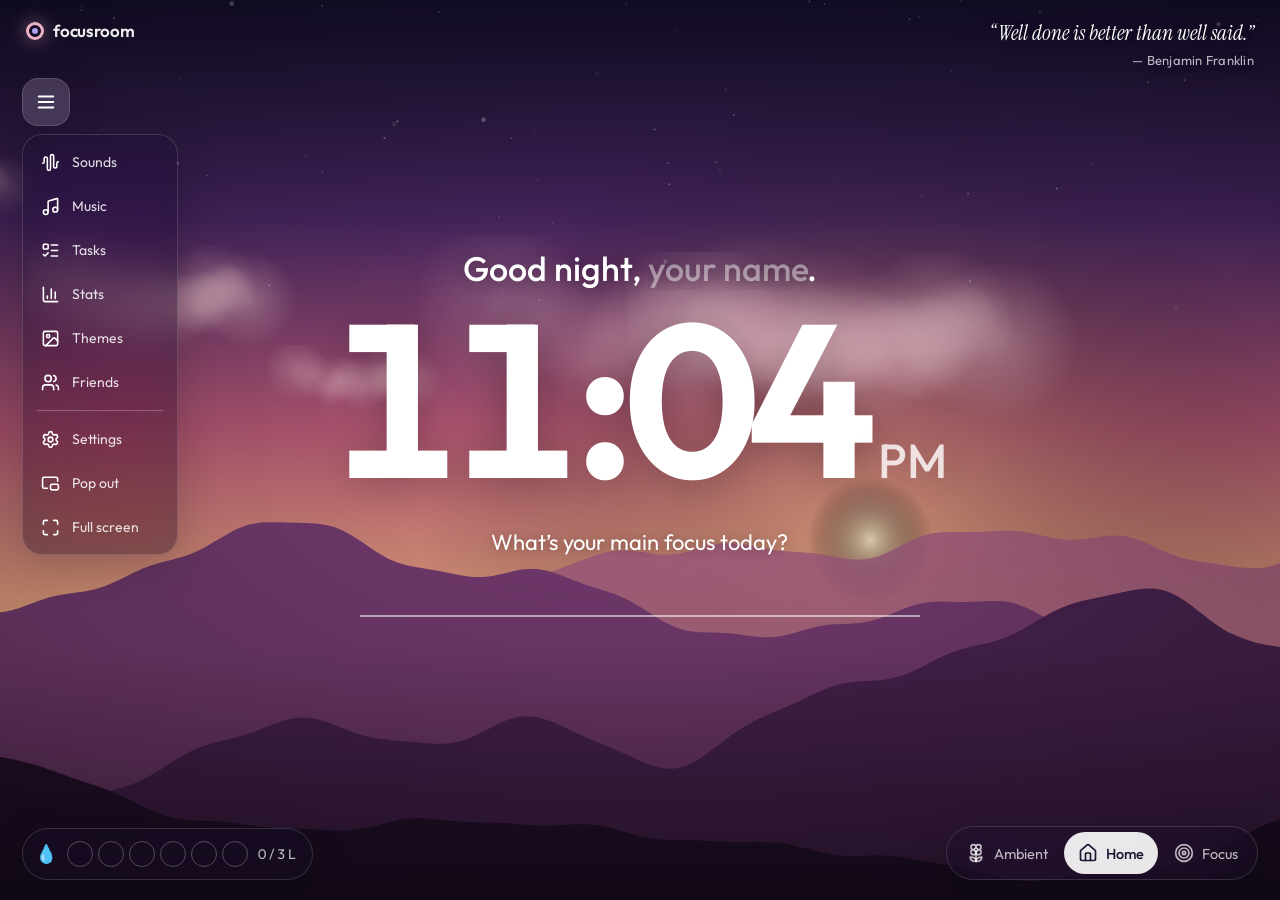
==== commit 7e58d26f: "Water bar with a 3 L goal and bottle ticks, and the timer picks up after a refresh Co-Authored-By: C" ====
--- a/index.html
+++ b/index.html
@@ -13,7 +13,7 @@
   <link rel="apple-touch-icon" href="icons/apple-touch-icon.png">
   <link rel="manifest" href="manifest.webmanifest">
   <link rel="stylesheet" href="fonts/fonts.css">
-  <link rel="stylesheet" href="css/style.css?v=20261121b">
+  <link rel="stylesheet" href="css/style.css?v=20261121c">
 </head>
 <body class="mode-home">
   <div id="bg" aria-hidden="true">
@@ -98,6 +98,11 @@
   </aside>
 
   <footer id="bottom">
+    <div id="water" class="water glass" role="group" aria-label="Water today">
+      <span class="water-drop" aria-hidden="true">💧</span>
+      <div id="water-slots" class="water-slots"></div>
+      <span id="water-amt" class="water-amt">0 / 3 L</span>
+    </div>
     <div id="mode-switch" class="mode-switch glass" role="tablist" aria-label="Mode">
       <button data-mode="ambient" data-icon="flower-2" title="Ambient (1)"><span>Ambient</span></button>
       <button data-mode="home" data-icon="house" title="Home (2)"><span>Home</span></button>
@@ -118,6 +123,6 @@
   <div id="toasts" aria-live="polite"></div>
 
   <script src="vendor/peerjs.min.js" defer></script>
-  <script type="module" src="js/app.js?v=20261121b"></script>
+  <script type="module" src="js/app.js?v=20261121c"></script>
 </body>
 </html>
--- a/css/style.css
+++ b/css/style.css
@@ -227,6 +227,30 @@
 .mode-switch button span { font-size: 14.5px; }
 .mode-switch button:hover { color: var(--fg); }
 .mode-switch button.active { background: rgba(255,255,255,.9); color: #1a1530; font-weight: 500; }
+
+/* ---------- water bar (bottom left): six 500 ml bottles to tick off, 3 L a day ---------- */
+.water { position: relative; overflow: hidden; margin-right: auto; display: flex; align-items: center; gap: 10px; height: 52px; padding: 0 16px 0 12px; border-radius: 999px; }
+.water::before { content: ''; position: absolute; inset: 0; width: var(--pct, 0%); background: linear-gradient(90deg, rgba(98,191,248,.28), rgba(98,191,248,.5)); transition: width .6s var(--ease); pointer-events: none; }
+.water > * { position: relative; }
+.water-drop { font-size: 18px; line-height: 1; }
+.water-slots { display: flex; gap: 5px; }
+.water-slot { width: 26px; height: 26px; border-radius: 50%; display: grid; place-items: center; border: 1.5px solid var(--line-strong); color: transparent; transition: background .25s, border-color .25s, transform .15s; }
+.water-slot svg { width: 14px; height: 14px; }
+.water-slot:hover { border-color: #fff; background: var(--hover); color: var(--faint); }
+.water-slot:active { transform: scale(.9); }
+.water-slot.on { background: #62bff8; border-color: #62bff8; color: #0d2b45; }
+.water.full .water-slot.on { background: var(--ok); border-color: var(--ok); }
+.water-amt { font-size: 14px; color: var(--muted); font-variant-numeric: tabular-nums; white-space: nowrap; }
+.water.full .water-amt { color: var(--fg); }
+.dock { max-height: calc(100dvh - var(--nav-top) - var(--menu-w) - 100px); } /* stays clear of the water bar */
+@media (max-width: 760px) {
+  /* phones: the bottom row is taken, so it sits just above it on the right */
+  .water { position: fixed; right: 10px; bottom: calc(62px + env(safe-area-inset-bottom)); margin: 0; height: 40px; gap: 7px; padding: 0 12px 0 9px; }
+  .water-slot { width: 22px; height: 22px; }
+  .water-slot svg { width: 12px; height: 12px; }
+  .water-amt { font-size: 12.5px; }
+}
+@media (max-width: 760px) and (max-height: 500px) { .water-amt { display: none; } }
 
 body.idle #bottom, body.idle #side-nav, body.idle .brand, body.idle .chip { opacity: 0; }
 body.idle { cursor: none; }
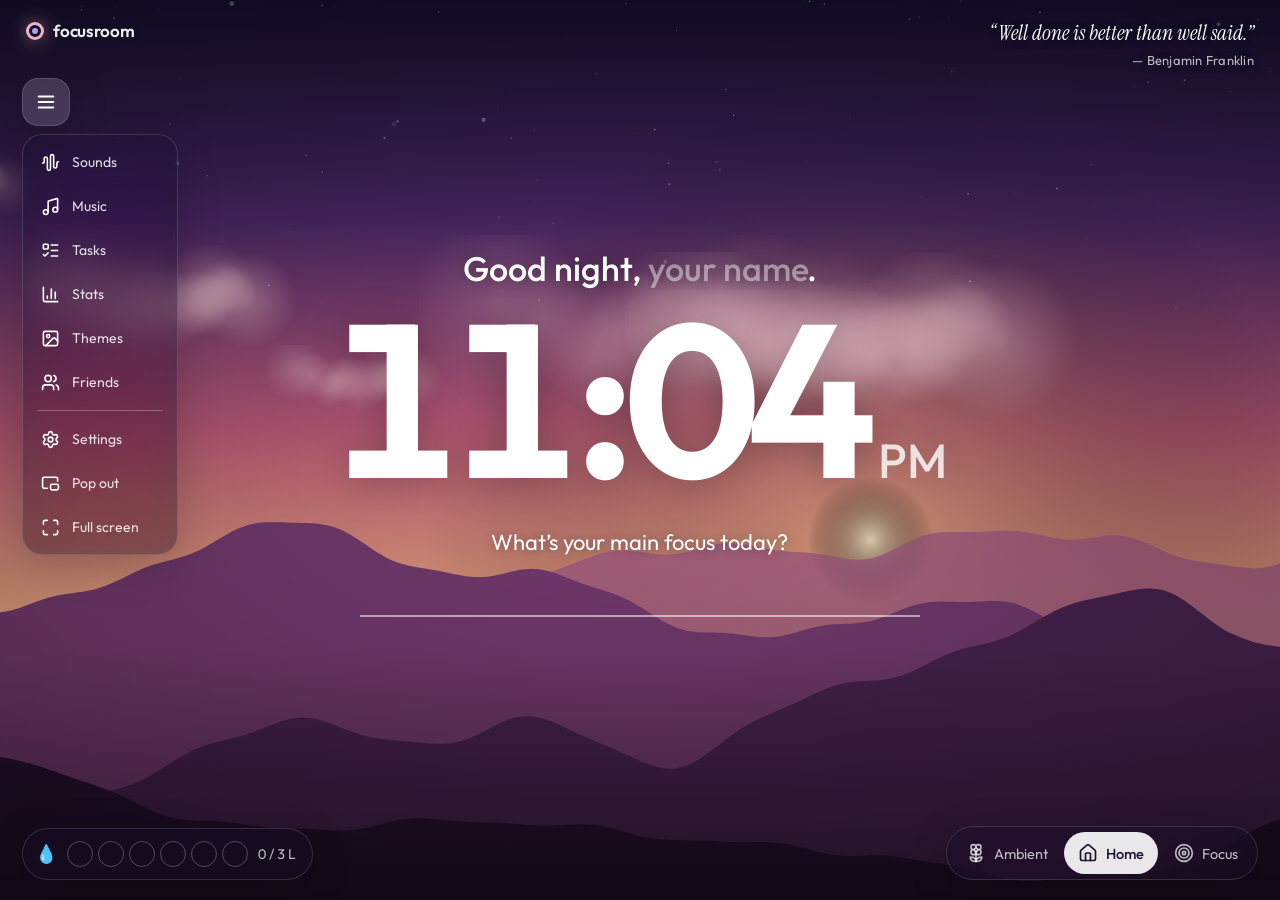
==== commit d6a6288e: "Tasks sync with your Google account, and the timer pops out in browsers without Document PiP Co-Auth" ====
--- a/index.html
+++ b/index.html
@@ -13,7 +13,7 @@
   <link rel="apple-touch-icon" href="icons/apple-touch-icon.png">
   <link rel="manifest" href="manifest.webmanifest">
   <link rel="stylesheet" href="fonts/fonts.css">
-  <link rel="stylesheet" href="css/style.css?v=20261121c">
+  <link rel="stylesheet" href="css/style.css?v=20261121d">
 </head>
 <body class="mode-home">
   <div id="bg" aria-hidden="true">
@@ -123,6 +123,6 @@
   <div id="toasts" aria-live="polite"></div>
 
   <script src="vendor/peerjs.min.js" defer></script>
-  <script type="module" src="js/app.js?v=20261121c"></script>
+  <script type="module" src="js/app.js?v=20261121d"></script>
 </body>
 </html>
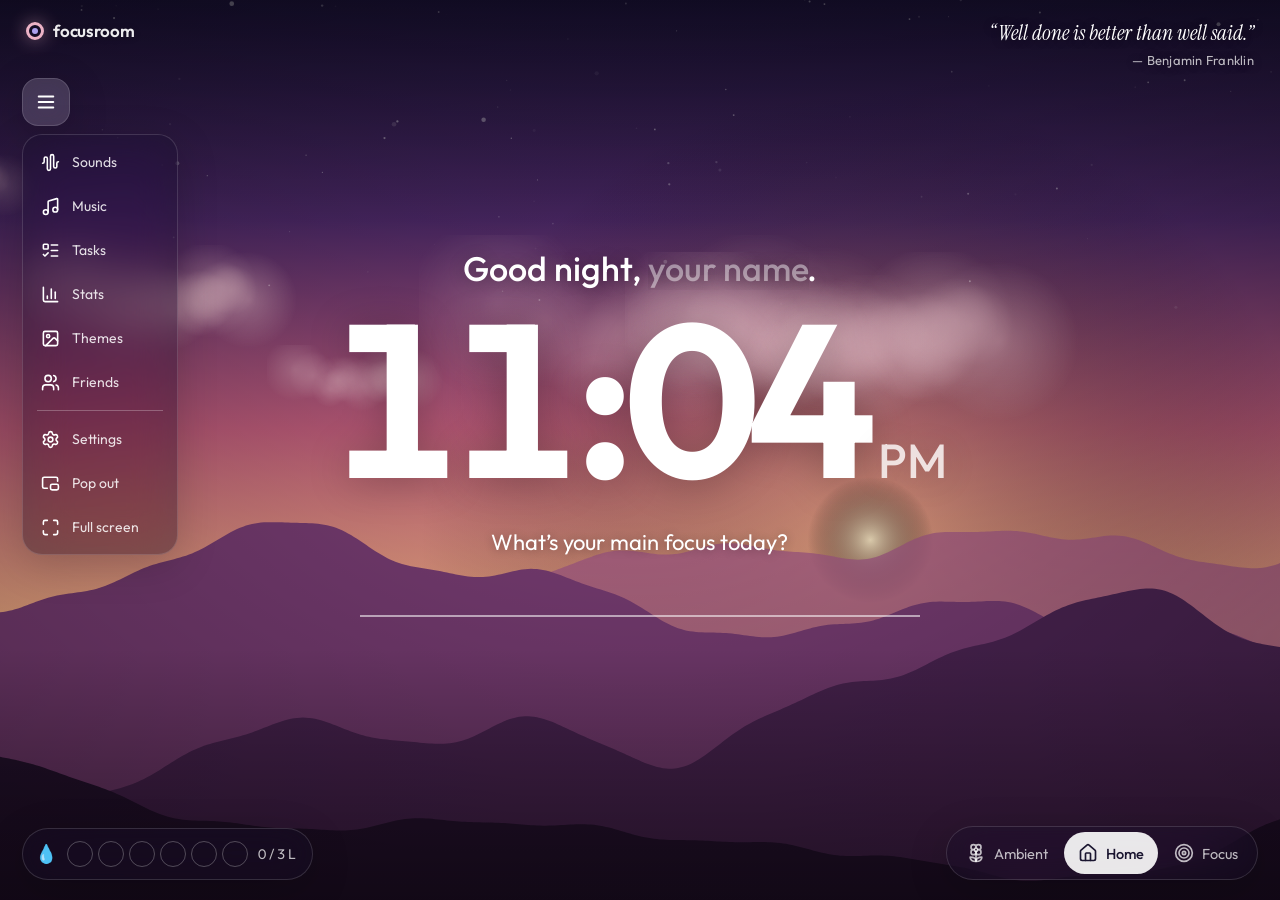
==== commit 0fe43b72: "One Google sign-in for everything: tasks, focus log, timer, water and study rooms Co-Authored-By: Cl" ====
--- a/index.html
+++ b/index.html
@@ -13,7 +13,7 @@
   <link rel="apple-touch-icon" href="icons/apple-touch-icon.png">
   <link rel="manifest" href="manifest.webmanifest">
   <link rel="stylesheet" href="fonts/fonts.css">
-  <link rel="stylesheet" href="css/style.css?v=20261121d">
+  <link rel="stylesheet" href="css/style.css?v=20261121e">
 </head>
 <body class="mode-home">
   <div id="bg" aria-hidden="true">
@@ -123,6 +123,6 @@
   <div id="toasts" aria-live="polite"></div>
 
   <script src="vendor/peerjs.min.js" defer></script>
-  <script type="module" src="js/app.js?v=20261121d"></script>
+  <script type="module" src="js/app.js?v=20261121e"></script>
 </body>
 </html>
